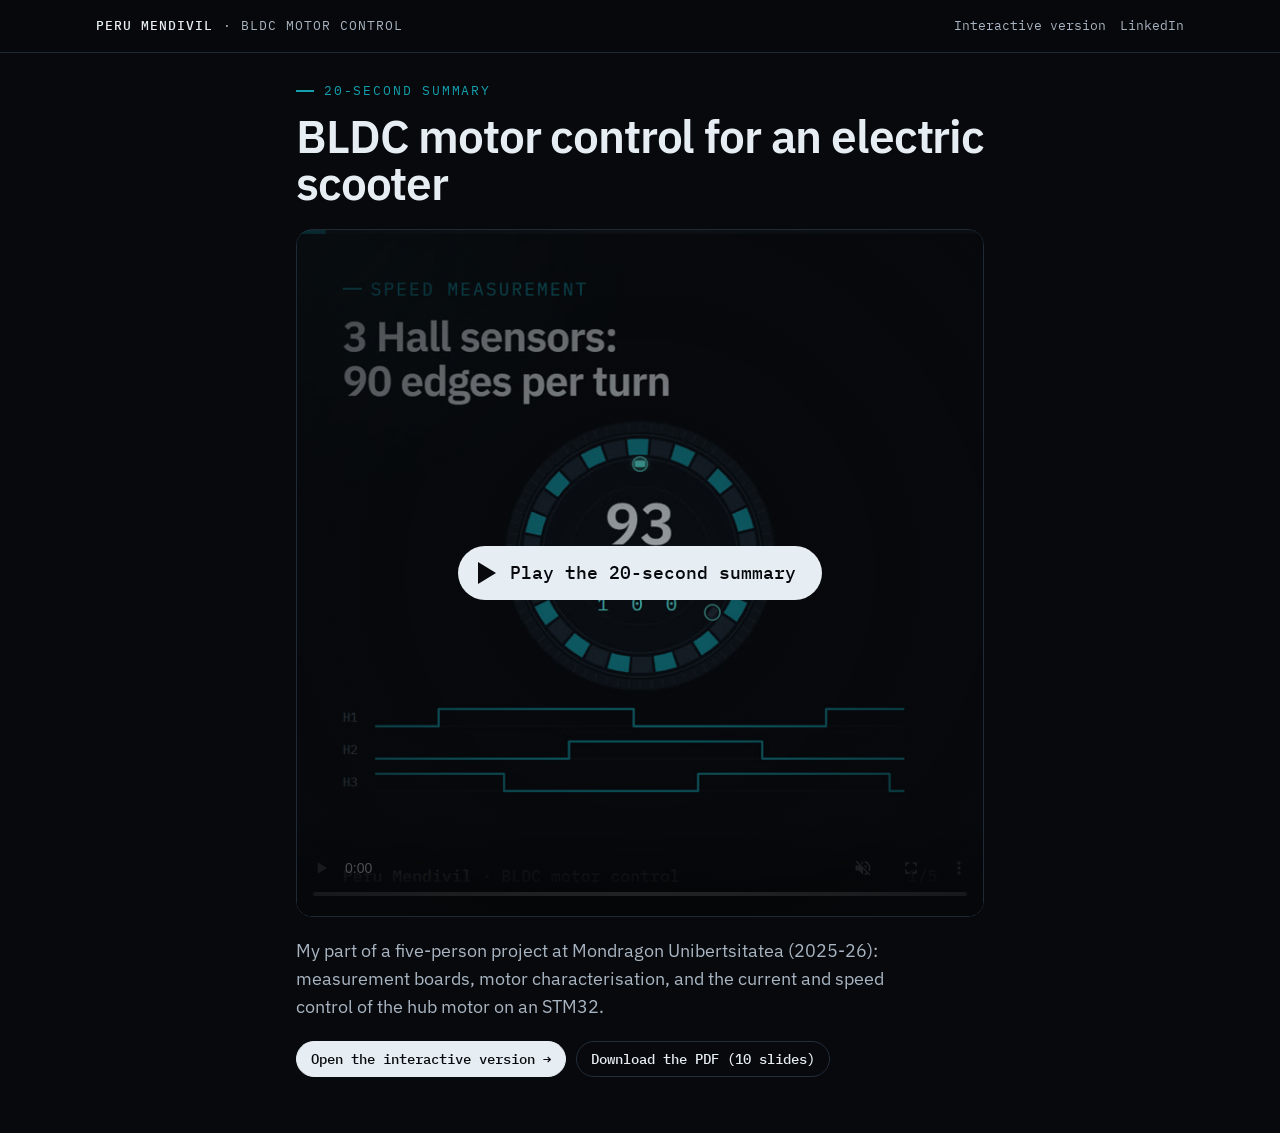
==== video/index.html @ 75b71fa4 "Dedicated video page for LinkedIn Featured LinkedIn rewrites links to the page's og:url, so ?video=1" ====
<!doctype html>
<html lang="en">
<head>
<meta charset="utf-8">
<meta name="viewport" content="width=device-width, initial-scale=1">
<title>BLDC Motor Control · 20-second summary · Peru Mendivil</title>
<meta name="description" content="20-second summary of the current and speed control of an electric scooter's BLDC hub motor on an STM32, with a link to the interactive version.">
<meta name="author" content="Peru Mendivil">
<meta property="og:type" content="video.other">
<meta property="og:title" content="BLDC motor control: 20-second summary">
<meta property="og:description" content="Current and speed control of an electric scooter's hub motor on an STM32. Video summary and interactive version with the measured motor parameters.">
<meta property="og:url" content="https://perumendibil.github.io/bldc-drive/video/">
<meta property="og:image" content="https://perumendibil.github.io/bldc-drive/media/video-card.png">
<meta property="og:image:width" content="1200">
<meta property="og:image:height" content="627">
<meta property="og:image:alt" content="Drawing of the hub motor with the title BLDC motor control and a 20-second summary play button">
<meta name="twitter:card" content="summary_large_image">
<meta name="theme-color" content="#07090c">
<link rel="icon" href="data:image/svg+xml,%3Csvg xmlns='http://www.w3.org/2000/svg' viewBox='0 0 32 32'%3E%3Crect width='32' height='32' rx='7' fill='%2307090c'/%3E%3Cpath d='M5 24h5c3 0 3-15 8-15h9' fill='none' stroke='%235ef2e4' stroke-width='3' stroke-linecap='round'/%3E%3C/svg%3E">
<link rel="preconnect" href="https://fonts.googleapis.com">
<link rel="preconnect" href="https://fonts.gstatic.com" crossorigin>
<link href="https://fonts.googleapis.com/css2?family=IBM+Plex+Mono:wght@400;500&family=IBM+Plex+Sans:wght@400;600&display=swap" rel="stylesheet">
<link rel="stylesheet" href="../style.css">
<style>
  .watch { padding: 28px 0 56px; }
  .watch .wrap { max-width: 720px; }
  .watch h1 { font-size: clamp(30px, 6.5vw, 46px); margin-top: 12px; }
  .player { position: relative; margin-top: 22px; border-radius: 16px; overflow: hidden; border: 1px solid var(--rule); background: var(--surface); aspect-ratio: 1 / 1; }
  .player video { width: 100%; height: 100%; display: block; object-fit: contain; background: var(--bg); }
  .play-big {
    position: absolute; inset: 0; display: grid; place-items: center; border: 0; cursor: pointer;
    background: radial-gradient(circle at center, #07090c55, #07090ccc); color: var(--ink);
  }
  .play-big span { display: inline-flex; align-items: center; gap: 14px; font: 500 18px/1 var(--mono); background: var(--ink); color: var(--bg); border-radius: 999px; padding: 16px 26px 16px 20px; }
  .play-big i { width: 0; height: 0; border-left: 18px solid var(--bg); border-top: 11px solid transparent; border-bottom: 11px solid transparent; }
  .watch .lede { margin-top: 20px; font-size: 18px; }
  .watch .hero-cta { margin-top: 20px; }
</style>
</head>
<body>

<header class="topbar">
  <div class="wrap">
    <div class="brand"><b>Peru Mendivil</b><span class="hide-sm"> · BLDC motor control</span></div>
    <nav class="toplinks" aria-label="Links">
      <a href="../">Interactive version</a>
      <a href="https://www.linkedin.com/in/perumendivil" rel="me">LinkedIn</a>
    </nav>
  </div>
</header>

<main class="watch">
  <div class="wrap">
    <div class="kicker">20-second summary</div>
    <h1>BLDC motor control for an electric scooter</h1>
    <div class="player">
      <video id="v" src="../media/teaser.mp4" poster="../media/teaser-poster.jpg" autoplay muted playsinline loop controls preload="auto"></video>
      <button class="play-big" id="play" type="button" hidden aria-label="Play the 20-second summary"><span><i></i>Play the 20-second summary</span></button>
    </div>
    <p class="lede">My part of a five-person project at Mondragon Unibertsitatea (2025-26): measurement boards, motor characterisation, and the current and speed control of the hub motor on an STM32.</p>
    <div class="hero-cta">
      <a class="btn primary" href="../">Open the interactive version →</a>
      <a class="btn" href="../media/BLDC-drive-control-Peru-Mendivil.pdf" download>Download the PDF (10 slides)</a>
    </div>
  </div>
</main>

<script>
  // Autoplay is muted, so most browsers allow it. In-app browsers (for example LinkedIn's)
  // may still block it: then a large play button is shown and one tap starts the video.
  (function () {
    var v = document.getElementById("v"), play = document.getElementById("play"), started = false;
    v.muted = true;
    v.addEventListener("playing", function () { started = true; play.hidden = true; });
    function attempt() {
      var p = v.play();
      if (p && p.catch) p.catch(function () { if (!started) play.hidden = false; });
    }
    play.addEventListener("click", function () { play.hidden = true; attempt(); });
    attempt();
    setTimeout(function () { if (!started && v.paused) play.hidden = false; }, 2500);
  })();
</script>
</body>
</html>
---- style.css ----
:root {
  color-scheme: dark;
  --bg: #07090c;
  --surface: #0e141b;
  --surface-2: #121a23;
  --grid: #18212b;
  --grid-major: #222e3b;
  --rule: #1f2a36;
  --ink: #e6edf3;
  --ink-2: #a9b5c2;
  --muted: #708090;
  /* data colours: validated (dataviz, dark, surface #0e141b) */
  --measured: #139fae;
  --reference: #c2821c;
  /* decoration only (rotor, glow), never a data series */
  --phosphor: #5ef2e4;
  --alert: #e5484d;
  --good: #3fb37f;
  --warn: #d9a23a;
  --radius: 14px;
  --gutter: 16px;
  --sans: "IBM Plex Sans", system-ui, -apple-system, "Segoe UI", sans-serif;
  --mono: "IBM Plex Mono", ui-monospace, "Cascadia Mono", Consolas, monospace;
}

* { box-sizing: border-box; margin: 0; padding: 0; }
html { -webkit-text-size-adjust: 100%; scroll-behavior: smooth; }
body {
  background: var(--bg);
  color: var(--ink);
  font-family: var(--sans);
  font-size: 17px;
  line-height: 1.55;
  overflow-x: hidden;
}
img, svg, video { display: block; max-width: 100%; }
[hidden] { display: none !important; }
a { color: var(--ink); text-underline-offset: 3px; text-decoration-color: var(--measured); }
a:hover { color: var(--phosphor); }
:focus-visible { outline: 2px solid var(--phosphor); outline-offset: 3px; border-radius: 4px; }

.wrap { width: min(1120px, 100%); margin: 0 auto; padding: 0 var(--gutter); }

/* ---------- top bar ---------- */
.topbar {
  position: sticky; top: 0; z-index: 20;
  background: color-mix(in srgb, var(--bg) 86%, transparent);
  backdrop-filter: blur(8px);
  border-bottom: 1px solid var(--rule);
}
.topbar .wrap { display: flex; align-items: center; justify-content: space-between; gap: 12px; height: 52px; }
.brand { font-family: var(--mono); font-size: 13px; letter-spacing: .08em; text-transform: uppercase; color: var(--ink-2); white-space: nowrap; }
.brand b { color: var(--ink); font-weight: 500; }
.toplinks { display: flex; gap: 14px; font-family: var(--mono); font-size: 13px; white-space: nowrap; }
@media (max-width: 420px) { .hide-sm { display: none; } }
.toplinks a { text-decoration: none; color: var(--ink-2); }
.toplinks a:hover { color: var(--ink); }

/* ---------- type ---------- */
.kicker {
  font-family: var(--mono); font-size: 13px; letter-spacing: .14em; text-transform: uppercase;
  color: var(--measured); display: flex; align-items: center; gap: 10px;
}
.kicker::before { content: ""; width: 18px; height: 2px; background: currentColor; }
h1 { font-size: clamp(40px, 9vw, 76px); line-height: 1.02; letter-spacing: -.025em; font-weight: 600; }
h2 { font-size: clamp(30px, 6vw, 46px); line-height: 1.08; letter-spacing: -.02em; font-weight: 600; margin-top: 12px; }
h3 { font-size: 19px; font-weight: 600; }
.lede { font-size: clamp(18px, 2.4vw, 21px); color: var(--ink-2); max-width: 36em; }
p + p { margin-top: 14px; }
.prose h2 + p { margin-top: 18px; }
.prose p { color: var(--ink-2); }
.prose strong { color: var(--ink); font-weight: 600; }
.mono { font-family: var(--mono); }
.eq {
  font-family: var(--mono); font-size: 15px; color: var(--ink);
  background: var(--surface); border: 1px solid var(--rule); border-radius: 10px;
  padding: 12px 14px; margin-top: 16px; display: flex; flex-wrap: wrap; gap: 4px 14px;
}
.eq span { white-space: nowrap; }
.eq .dim { color: var(--muted); }

/* ---------- sections ---------- */
section { padding: 88px 0; border-top: 1px solid var(--rule); }
.split { display: grid; gap: 28px; }
@media (min-width: 920px) {
  .split { grid-template-columns: minmax(0, 5fr) minmax(0, 7fr); gap: 48px; align-items: start; }
  .split .prose { position: sticky; top: 84px; }
}

/* ---------- hero ---------- */
.hero { padding: clamp(32px, 6vw, 64px) 0 72px; border-top: 0; position: relative; overflow: hidden; }
.hero-grid { display: grid; gap: 24px; grid-template-areas: "head" "inst" "body"; }
.hero-head { grid-area: head; }
.hero-inst { grid-area: inst; }
.hero-body { grid-area: body; }
@media (min-width: 920px) {
  .hero-grid { grid-template-columns: minmax(0, 5fr) minmax(0, 7fr); grid-template-areas: "head inst" "body inst"; column-gap: 48px; row-gap: 0; }
  .hero-head { align-self: end; }
  .hero-body { align-self: start; }
}
.hero .lede { margin-top: 18px; }
.hero-cta { display: flex; flex-wrap: wrap; gap: 10px; margin-top: 26px; }
.chips { display: flex; flex-wrap: wrap; gap: 8px; margin-top: 22px; }
.chip {
  font-family: var(--mono); font-size: 12.5px; color: var(--ink-2);
  border: 1px solid var(--rule); border-radius: 999px; padding: 4px 10px; background: var(--surface);
}

/* ---------- instrument (scope panel) ---------- */
.instrument {
  background: var(--surface);
  border: 1px solid var(--rule);
  border-radius: var(--radius);
  padding: 14px;
  position: relative;
  box-shadow: 0 0 0 1px #0004, 0 30px 60px -30px #000c;
}
.instrument + .instrument { margin-top: 16px; }
.inst-head { display: flex; align-items: baseline; justify-content: space-between; gap: 12px; margin-bottom: 8px; }
.inst-title { font-family: var(--mono); font-size: 12.5px; letter-spacing: .08em; text-transform: uppercase; color: var(--ink-2); }
.inst-note { font-family: var(--mono); font-size: 12px; color: var(--muted); text-align: right; }
.legend { display: flex; flex-wrap: wrap; gap: 14px; font-family: var(--mono); font-size: 12.5px; color: var(--ink-2); margin: 2px 0 6px; }
.legend span { display: inline-flex; align-items: center; gap: 7px; }
.legend i { width: 16px; height: 2px; border-radius: 2px; display: inline-block; }

/* readouts styled like scope measurement boxes */
.readouts { display: grid; grid-template-columns: repeat(auto-fit, minmax(118px, 1fr)); gap: 8px; margin-top: 12px; }
.readout { background: var(--bg); border: 1px solid var(--rule); border-radius: 10px; padding: 9px 11px; min-width: 0; }
.readout .k { font-family: var(--mono); font-size: 11.5px; letter-spacing: .06em; text-transform: uppercase; color: var(--muted); }
.readout .v { font-size: 22px; font-weight: 600; line-height: 1.2; margin-top: 2px; white-space: nowrap; }
.readout .v small { font-size: 14px; font-weight: 400; color: var(--ink-2); margin-left: 3px; }

.status { display: inline-flex; align-items: center; gap: 8px; font-family: var(--mono); font-size: 13px; padding: 6px 10px; border-radius: 8px; border: 1px solid var(--rule); background: var(--bg); margin-top: 12px; }
.status::before { content: ""; width: 8px; height: 8px; border-radius: 50%; background: var(--muted); flex: none; }
.status[data-level="good"]::before { background: var(--good); }
.status[data-level="warn"]::before { background: var(--warn); }
.status[data-level="bad"]::before { background: var(--alert); }

/* ---------- controls ---------- */
.controls { display: grid; gap: 14px; margin-top: 14px; }
.control label { display: flex; justify-content: space-between; gap: 10px; font-family: var(--mono); font-size: 13px; color: var(--ink-2); margin-bottom: 6px; }
.control label output { color: var(--ink); }
input[type="range"] {
  -webkit-appearance: none; appearance: none; width: 100%; height: 32px; background: transparent; cursor: pointer; touch-action: pan-y;
}
input[type="range"]::-webkit-slider-runnable-track { height: 4px; border-radius: 2px; background: linear-gradient(90deg, var(--measured) var(--fill, 50%), var(--grid-major) var(--fill, 50%)); }
input[type="range"]::-moz-range-track { height: 4px; border-radius: 2px; background: var(--grid-major); }
input[type="range"]::-moz-range-progress { height: 4px; border-radius: 2px; background: var(--measured); }
input[type="range"]::-webkit-slider-thumb {
  -webkit-appearance: none; width: 22px; height: 22px; margin-top: -9px; border-radius: 50%;
  background: var(--ink); border: 4px solid var(--surface); box-shadow: 0 0 0 1px var(--measured), 0 0 14px #5ef2e455;
}
input[type="range"]::-moz-range-thumb { width: 16px; height: 16px; border-radius: 50%; background: var(--ink); border: 4px solid var(--surface); box-shadow: 0 0 0 1px var(--measured); }

.btn {
  font: 500 14px/1 var(--mono); color: var(--ink); background: var(--bg);
  border: 1px solid var(--grid-major); border-radius: 999px; padding: 10px 14px; cursor: pointer;
  display: inline-flex; align-items: center; gap: 8px; text-decoration: none;
}
.btn:hover { border-color: var(--measured); color: var(--ink); }
.btn.primary { background: var(--ink); color: var(--bg); border-color: var(--ink); }
.btn.primary:hover { background: var(--phosphor); border-color: var(--phosphor); color: var(--bg); }
.btn[aria-pressed="true"] { border-color: var(--measured); box-shadow: inset 0 0 0 1px var(--measured); }
.btn-row { display: flex; flex-wrap: wrap; gap: 8px; align-items: center; }
.switch { display: inline-flex; align-items: center; gap: 10px; font-family: var(--mono); font-size: 13px; color: var(--ink-2); cursor: pointer; user-select: none; }
.switch input { appearance: none; width: 38px; height: 22px; border-radius: 999px; background: var(--grid-major); position: relative; cursor: pointer; flex: none; transition: background .2s; }
.switch input::after { content: ""; position: absolute; top: 3px; left: 3px; width: 16px; height: 16px; border-radius: 50%; background: var(--ink); transition: transform .2s; }
.switch input:checked { background: var(--measured); }
.switch input:checked::after { transform: translateX(16px); }

/* ---------- charts ---------- */
.chart { position: relative; width: 100%; touch-action: pan-y; }
.chart svg { overflow: visible; }
.chart .plot-hit { cursor: crosshair; }
.chart text { font-family: var(--mono); font-size: 11.5px; fill: var(--muted); }
.chart .axis-label { fill: var(--ink-2); }
.chart .ann { fill: var(--ink); font-size: 12.5px; }
.tip {
  position: absolute; pointer-events: none; z-index: 5; min-width: 120px;
  background: #05080bee; border: 1px solid var(--grid-major); border-radius: 8px; padding: 7px 9px;
  font-family: var(--mono); font-size: 12px; color: var(--ink-2); opacity: 0; transition: opacity .12s;
}
.tip.on { opacity: 1; }
.tip .row { display: flex; align-items: center; gap: 7px; white-space: nowrap; }
.tip .row b { color: var(--ink); font-weight: 500; font-size: 13px; }
.tip .key { width: 12px; height: 2px; border-radius: 2px; flex: none; }
.tip .x { color: var(--muted); margin-bottom: 3px; }

details.values { margin-top: 10px; font-family: var(--mono); font-size: 12.5px; color: var(--ink-2); }
details.values summary { cursor: pointer; color: var(--muted); list-style: none; }
details.values summary::before { content: "+ "; }
details.values[open] summary::before { content: "− "; }
details.values table { border-collapse: collapse; margin-top: 8px; width: 100%; }
details.values th, details.values td { text-align: right; padding: 3px 8px; border-bottom: 1px solid var(--rule); font-variant-numeric: tabular-nums; }
details.values th:first-child, details.values td:first-child { text-align: left; }

/* ---------- rotor ---------- */
.rotor-wrap { position: relative; max-width: 520px; margin: 0 auto; }
.rotor-readout { position: absolute; inset: 0; display: grid; place-items: center; pointer-events: none; text-align: center; }
.rotor-readout .big { font-size: clamp(30px, 7vw, 44px); font-weight: 600; line-height: 1; }
.rotor-readout .unit { font-family: var(--mono); font-size: 12px; letter-spacing: .1em; color: var(--ink-2); text-transform: uppercase; margin-top: 4px; }
.rotor-readout .code { font-family: var(--mono); font-size: 15px; color: var(--phosphor); margin-top: 10px; letter-spacing: .3em; }
.logic { margin-top: 10px; }

/* ---------- block diagram ---------- */
.diagram text { font-family: var(--mono); font-size: 15px; fill: var(--ink); }
.diagram .sub { font-size: 12px; fill: var(--ink-2); }
.diagram .box { fill: var(--bg); stroke: var(--grid-major); stroke-width: 1.5; }
.diagram .box.mine { stroke: var(--measured); }
.diagram .wire { fill: none; stroke: var(--grid-major); stroke-width: 1.5; }
.diagram .flow { fill: none; stroke: var(--phosphor); stroke-width: 2; stroke-linecap: round; stroke-dasharray: 10 30; animation: flow 1.4s linear infinite; opacity: .9; }
.diagram .arrow { fill: var(--ink-2); }
.diagram .flow.fb { stroke: var(--reference); animation-duration: 2.2s; }
@keyframes flow { to { stroke-dashoffset: -40; } }

/* ---------- tiles ---------- */
.tiles { display: grid; grid-template-columns: repeat(auto-fit, minmax(140px, 1fr)); gap: 10px; margin-top: 18px; }
.tile { background: var(--surface); border: 1px solid var(--rule); border-radius: 12px; padding: 12px 14px; }
.tile .k { font-family: var(--mono); font-size: 11.5px; color: var(--muted); letter-spacing: .06em; text-transform: uppercase; }
.tile .v { font-size: 24px; font-weight: 600; margin-top: 2px; }
.tile .v small { font-size: 14px; font-weight: 400; color: var(--ink-2); margin-left: 3px; }
.tile .s { font-size: 13px; color: var(--muted); margin-top: 2px; }

figure.evidence { margin-top: 16px; }
figure.evidence img { border-radius: 10px; border: 1px solid var(--rule); width: 100%; }
figure.evidence figcaption { font-family: var(--mono); font-size: 12.5px; color: var(--muted); margin-top: 8px; }

.media-slot[hidden] { display: none; }

/* ---------- closing ---------- */
.closing { text-align: left; }
.closing .card {
  background: radial-gradient(120% 140% at 0% 0%, #0f2a2e 0%, var(--surface) 46%);
  border: 1px solid var(--rule); border-radius: 18px; padding: clamp(22px, 5vw, 44px);
}
.closing h2 { max-width: 18em; }
.foot { padding: 28px 0 48px; border-top: 1px solid var(--rule); font-family: var(--mono); font-size: 12.5px; color: var(--muted); }
.foot p + p { margin-top: 6px; }


@media (prefers-reduced-motion: reduce) {
  html { scroll-behavior: auto; }
  .diagram .flow { animation: none; stroke-dasharray: none; opacity: .35; }
}
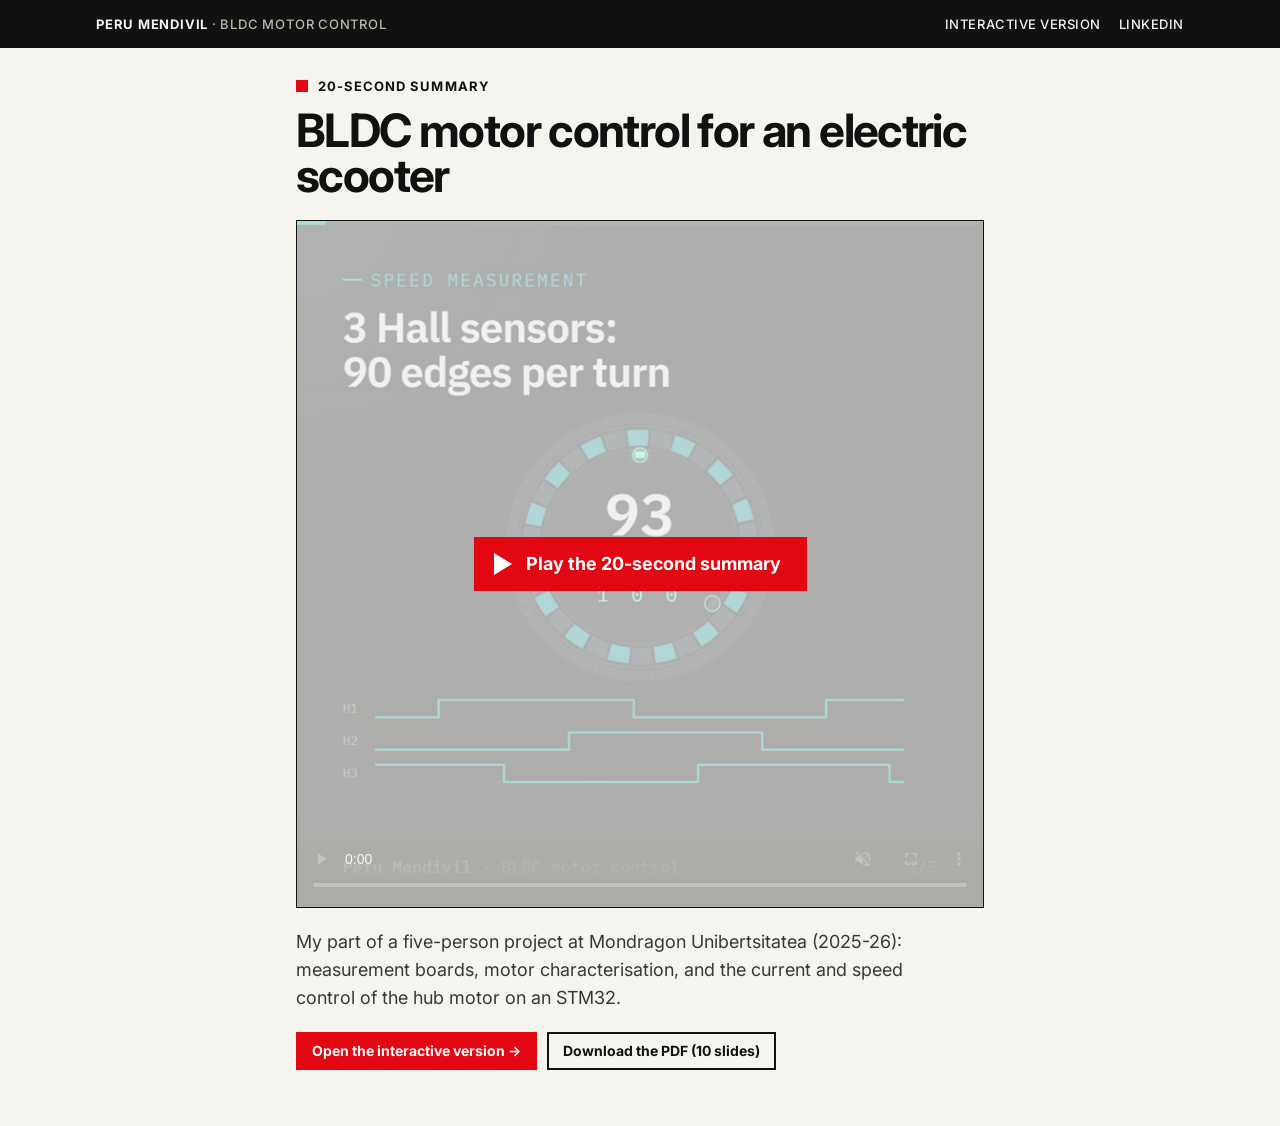
==== commit 0cb299fc: "Estilo suizo en la web y en la página del vídeo Fondo hueso, negro y rojo como único acento, letra I" ====
--- a/video/index.html
+++ b/video/index.html
@@ -15,24 +15,24 @@
 <meta property="og:image:height" content="627">
 <meta property="og:image:alt" content="Drawing of the hub motor with the title BLDC motor control and a 20-second summary play button">
 <meta name="twitter:card" content="summary_large_image">
-<meta name="theme-color" content="#07090c">
-<link rel="icon" href="data:image/svg+xml,%3Csvg xmlns='http://www.w3.org/2000/svg' viewBox='0 0 32 32'%3E%3Crect width='32' height='32' rx='7' fill='%2307090c'/%3E%3Cpath d='M5 24h5c3 0 3-15 8-15h9' fill='none' stroke='%235ef2e4' stroke-width='3' stroke-linecap='round'/%3E%3C/svg%3E">
+<meta name="theme-color" content="#111111">
+<link rel="icon" href="data:image/svg+xml,%3Csvg xmlns='http://www.w3.org/2000/svg' viewBox='0 0 32 32'%3E%3Crect width='32' height='32' fill='%23111111'/%3E%3Cpath d='M5 24h5c3 0 3-15 8-15h9' fill='none' stroke='%23e30613' stroke-width='3.5'/%3E%3C/svg%3E">
 <link rel="preconnect" href="https://fonts.googleapis.com">
 <link rel="preconnect" href="https://fonts.gstatic.com" crossorigin>
-<link href="https://fonts.googleapis.com/css2?family=IBM+Plex+Mono:wght@400;500&family=IBM+Plex+Sans:wght@400;600&display=swap" rel="stylesheet">
-<link rel="stylesheet" href="../style.css">
+<link href="https://fonts.googleapis.com/css2?family=Inter:wght@400;500;700&display=swap" rel="stylesheet">
+<link rel="stylesheet" href="../style.css?v=5">
 <style>
   .watch { padding: 28px 0 56px; }
   .watch .wrap { max-width: 720px; }
   .watch h1 { font-size: clamp(30px, 6.5vw, 46px); margin-top: 12px; }
-  .player { position: relative; margin-top: 22px; border-radius: 16px; overflow: hidden; border: 1px solid var(--rule); background: var(--surface); aspect-ratio: 1 / 1; }
+  .player { position: relative; margin-top: 22px; overflow: hidden; border: 1px solid var(--ink); background: var(--surface); aspect-ratio: 1 / 1; }
   .player video { width: 100%; height: 100%; display: block; object-fit: contain; background: var(--bg); }
   .play-big {
     position: absolute; inset: 0; display: grid; place-items: center; border: 0; cursor: pointer;
-    background: radial-gradient(circle at center, #07090c55, #07090ccc); color: var(--ink);
+    background: #f5f4efb3; color: var(--ink);
   }
-  .play-big span { display: inline-flex; align-items: center; gap: 14px; font: 500 18px/1 var(--mono); background: var(--ink); color: var(--bg); border-radius: 999px; padding: 16px 26px 16px 20px; }
-  .play-big i { width: 0; height: 0; border-left: 18px solid var(--bg); border-top: 11px solid transparent; border-bottom: 11px solid transparent; }
+  .play-big span { display: inline-flex; align-items: center; gap: 14px; font: 700 18px/1 var(--sans); background: var(--accent); color: #fff; padding: 16px 26px 16px 20px; }
+  .play-big i { width: 0; height: 0; border-left: 18px solid #fff; border-top: 11px solid transparent; border-bottom: 11px solid transparent; }
   .watch .lede { margin-top: 20px; font-size: 18px; }
   .watch .hero-cta { margin-top: 20px; }
 </style>
--- a/style.css
+++ b/style.css
@@ -1,26 +1,28 @@
 :root {
-  color-scheme: dark;
-  --bg: #07090c;
-  --surface: #0e141b;
-  --surface-2: #121a23;
-  --grid: #18212b;
-  --grid-major: #222e3b;
-  --rule: #1f2a36;
-  --ink: #e6edf3;
-  --ink-2: #a9b5c2;
-  --muted: #708090;
-  /* data colours: validated (dataviz, dark, surface #0e141b) */
-  --measured: #139fae;
-  --reference: #c2821c;
-  /* decoration only (rotor, glow), never a data series */
-  --phosphor: #5ef2e4;
-  --alert: #e5484d;
-  --good: #3fb37f;
-  --warn: #d9a23a;
-  --radius: 14px;
+  color-scheme: light;
+  --bg: #f5f4ef;
+  --surface: #f5f4ef;
+  --surface-2: #ebe9e2;
+  --grid: #e3e0d7;
+  --grid-major: #bdb8ad;
+  --hair: #d3cfc5;
+  --rule: #111111;
+  --ink: #111111;
+  --ink-2: #3a3835;
+  --muted: #6b675f;
+  /* data colours: red = measured / designed, black = reference, grey = comparison */
+  --measured: #e30613;
+  --reference: #111111;
+  /* decoration only (rotor, active sensors, signal flow) */
+  --phosphor: #e30613;
+  --accent: #e30613;
+  --alert: #111111;
+  --good: #111111;
+  --warn: #e30613;
+  --radius: 0;
   --gutter: 16px;
-  --sans: "IBM Plex Sans", system-ui, -apple-system, "Segoe UI", sans-serif;
-  --mono: "IBM Plex Mono", ui-monospace, "Cascadia Mono", Consolas, monospace;
+  --sans: "Inter", "Helvetica Neue", Helvetica, Arial, sans-serif;
+  --mono: var(--sans);
 }
 
 * { box-sizing: border-box; margin: 0; padding: 0; }
@@ -33,62 +35,66 @@
   line-height: 1.55;
   overflow-x: hidden;
 }
+/* tabular figures only where numbers change (Inter also widens the hyphen under tnum) */
+.readout .v, .tile .v, .rotor-readout .big, .control output, .chart text, .tip, .eq { font-variant-numeric: tabular-nums; }
 img, svg, video { display: block; max-width: 100%; }
 [hidden] { display: none !important; }
-a { color: var(--ink); text-underline-offset: 3px; text-decoration-color: var(--measured); }
-a:hover { color: var(--phosphor); }
-:focus-visible { outline: 2px solid var(--phosphor); outline-offset: 3px; border-radius: 4px; }
+a { color: var(--ink); text-underline-offset: 3px; text-decoration-color: var(--accent); text-decoration-thickness: 2px; }
+a:hover { color: var(--accent); }
+:focus-visible { outline: 2px solid var(--accent); outline-offset: 3px; }
 
 .wrap { width: min(1120px, 100%); margin: 0 auto; padding: 0 var(--gutter); }
 
 /* ---------- top bar ---------- */
-.topbar {
-  position: sticky; top: 0; z-index: 20;
-  background: color-mix(in srgb, var(--bg) 86%, transparent);
-  backdrop-filter: blur(8px);
-  border-bottom: 1px solid var(--rule);
-}
-.topbar .wrap { display: flex; align-items: center; justify-content: space-between; gap: 12px; height: 52px; }
-.brand { font-family: var(--mono); font-size: 13px; letter-spacing: .08em; text-transform: uppercase; color: var(--ink-2); white-space: nowrap; }
-.brand b { color: var(--ink); font-weight: 500; }
-.toplinks { display: flex; gap: 14px; font-family: var(--mono); font-size: 13px; white-space: nowrap; }
+.topbar { position: sticky; top: 0; z-index: 20; background: var(--ink); color: var(--bg); }
+.topbar .wrap { display: flex; align-items: center; justify-content: space-between; gap: 12px; height: 48px; }
+.brand { font-size: 13px; font-weight: 500; letter-spacing: .06em; text-transform: uppercase; color: #bdb8ad; white-space: nowrap; }
+.brand b { color: var(--bg); font-weight: 700; }
+.toplinks { display: flex; gap: 18px; font-size: 13px; font-weight: 500; letter-spacing: .04em; text-transform: uppercase; white-space: nowrap; }
 @media (max-width: 420px) { .hide-sm { display: none; } }
-.toplinks a { text-decoration: none; color: var(--ink-2); }
-.toplinks a:hover { color: var(--ink); }
+.toplinks a { text-decoration: none; color: var(--bg); }
+.toplinks a:hover { color: var(--accent); }
 
 /* ---------- type ---------- */
 .kicker {
-  font-family: var(--mono); font-size: 13px; letter-spacing: .14em; text-transform: uppercase;
-  color: var(--measured); display: flex; align-items: center; gap: 10px;
-}
-.kicker::before { content: ""; width: 18px; height: 2px; background: currentColor; }
-h1 { font-size: clamp(40px, 9vw, 76px); line-height: 1.02; letter-spacing: -.025em; font-weight: 600; }
-h2 { font-size: clamp(30px, 6vw, 46px); line-height: 1.08; letter-spacing: -.02em; font-weight: 600; margin-top: 12px; }
-h3 { font-size: 19px; font-weight: 600; }
+  font-size: 13px; font-weight: 700; letter-spacing: .08em; text-transform: uppercase;
+  color: var(--ink); display: flex; align-items: center; gap: 10px;
+}
+.kicker::before { content: ""; width: 12px; height: 12px; background: var(--accent); flex: none; }
+h1 { font-size: clamp(44px, 9vw, 84px); line-height: .98; letter-spacing: -.035em; font-weight: 700; }
+h2 { font-size: clamp(32px, 6vw, 50px); line-height: 1.02; letter-spacing: -.03em; font-weight: 700; margin-top: 14px; }
+h3 { font-size: 19px; font-weight: 700; }
 .lede { font-size: clamp(18px, 2.4vw, 21px); color: var(--ink-2); max-width: 36em; }
 p + p { margin-top: 14px; }
-.prose h2 + p { margin-top: 18px; }
+.prose h2 + p { margin-top: 20px; }
 .prose p { color: var(--ink-2); }
-.prose strong { color: var(--ink); font-weight: 600; }
+.prose strong { color: var(--ink); font-weight: 700; }
 .mono { font-family: var(--mono); }
 .eq {
-  font-family: var(--mono); font-size: 15px; color: var(--ink);
-  background: var(--surface); border: 1px solid var(--rule); border-radius: 10px;
-  padding: 12px 14px; margin-top: 16px; display: flex; flex-wrap: wrap; gap: 4px 14px;
+  font-size: 15px; font-weight: 500; color: var(--ink);
+  border-top: 1px solid var(--rule); border-bottom: 1px solid var(--rule);
+  padding: 10px 0; margin-top: 18px; display: flex; flex-wrap: wrap; gap: 4px 18px;
 }
 .eq span { white-space: nowrap; }
 .eq .dim { color: var(--muted); }
 
-/* ---------- sections ---------- */
-section { padding: 88px 0; border-top: 1px solid var(--rule); }
+/* ---------- sections: thick rule on the grid, numbered panels ---------- */
+main { counter-reset: sec; }
+section { padding: 72px 0; counter-increment: sec; counter-reset: fig; }
+/* the rule is a background so it never becomes a grid item of .split */
+section > .wrap, .foot > .wrap {
+  background: linear-gradient(var(--rule), var(--rule)) var(--gutter) 0 / calc(100% - 2 * var(--gutter)) 4px no-repeat;
+  padding-top: 30px;
+}
 .split { display: grid; gap: 28px; }
 @media (min-width: 920px) {
   .split { grid-template-columns: minmax(0, 5fr) minmax(0, 7fr); gap: 48px; align-items: start; }
-  .split .prose { position: sticky; top: 84px; }
+  .split .prose { position: sticky; top: 76px; }
 }
 
 /* ---------- hero ---------- */
-.hero { padding: clamp(32px, 6vw, 64px) 0 72px; border-top: 0; position: relative; overflow: hidden; }
+.hero { padding: clamp(28px, 5vw, 56px) 0 64px; position: relative; counter-increment: none; }
+.hero > .wrap, .closing > .wrap { background: none; padding-top: 0; }
 .hero-grid { display: grid; gap: 24px; grid-template-areas: "head" "inst" "body"; }
 .hero-head { grid-area: head; }
 .hero-inst { grid-area: inst; }
@@ -102,139 +108,142 @@
 .hero-cta { display: flex; flex-wrap: wrap; gap: 10px; margin-top: 26px; }
 .chips { display: flex; flex-wrap: wrap; gap: 8px; margin-top: 22px; }
 .chip {
-  font-family: var(--mono); font-size: 12.5px; color: var(--ink-2);
-  border: 1px solid var(--rule); border-radius: 999px; padding: 4px 10px; background: var(--surface);
-}
-
-/* ---------- instrument (scope panel) ---------- */
-.instrument {
-  background: var(--surface);
-  border: 1px solid var(--rule);
-  border-radius: var(--radius);
-  padding: 14px;
-  position: relative;
-  box-shadow: 0 0 0 1px #0004, 0 30px 60px -30px #000c;
-}
-.instrument + .instrument { margin-top: 16px; }
-.inst-head { display: flex; align-items: baseline; justify-content: space-between; gap: 12px; margin-bottom: 8px; }
-.inst-title { font-family: var(--mono); font-size: 12.5px; letter-spacing: .08em; text-transform: uppercase; color: var(--ink-2); }
-.inst-note { font-family: var(--mono); font-size: 12px; color: var(--muted); text-align: right; }
-.legend { display: flex; flex-wrap: wrap; gap: 14px; font-family: var(--mono); font-size: 12.5px; color: var(--ink-2); margin: 2px 0 6px; }
+  font-size: 12px; font-weight: 500; letter-spacing: .04em; text-transform: uppercase; color: var(--ink);
+  border: 1px solid var(--rule); padding: 4px 9px;
+}
+
+/* ---------- instrument panel: black rule on top, no box ---------- */
+.instrument { border-top: 3px solid var(--rule); padding-top: 10px; position: relative; }
+.instrument + .instrument, figure.evidence + .instrument { margin-top: 36px; }
+.inst-head { display: flex; align-items: baseline; justify-content: space-between; gap: 12px; margin-bottom: 10px; }
+.inst-title { font-size: 13px; font-weight: 700; letter-spacing: .06em; text-transform: uppercase; color: var(--ink); }
+section:not(.hero) .instrument .inst-title::before {
+  counter-increment: fig; content: counter(sec, decimal-leading-zero) "." counter(fig); color: var(--accent); margin-right: 10px;
+}
+.inst-note { font-size: 12.5px; color: var(--muted); text-align: right; }
+.legend { display: flex; flex-wrap: wrap; gap: 16px; font-size: 13px; color: var(--ink-2); margin: 2px 0 6px; }
 .legend span { display: inline-flex; align-items: center; gap: 7px; }
-.legend i { width: 16px; height: 2px; border-radius: 2px; display: inline-block; }
-
-/* readouts styled like scope measurement boxes */
-.readouts { display: grid; grid-template-columns: repeat(auto-fit, minmax(118px, 1fr)); gap: 8px; margin-top: 12px; }
-.readout { background: var(--bg); border: 1px solid var(--rule); border-radius: 10px; padding: 9px 11px; min-width: 0; }
-.readout .k { font-family: var(--mono); font-size: 11.5px; letter-spacing: .06em; text-transform: uppercase; color: var(--muted); }
-.readout .v { font-size: 22px; font-weight: 600; line-height: 1.2; margin-top: 2px; white-space: nowrap; }
-.readout .v small { font-size: 14px; font-weight: 400; color: var(--ink-2); margin-left: 3px; }
-
-.status { display: inline-flex; align-items: center; gap: 8px; font-family: var(--mono); font-size: 13px; padding: 6px 10px; border-radius: 8px; border: 1px solid var(--rule); background: var(--bg); margin-top: 12px; }
-.status::before { content: ""; width: 8px; height: 8px; border-radius: 50%; background: var(--muted); flex: none; }
-.status[data-level="good"]::before { background: var(--good); }
-.status[data-level="warn"]::before { background: var(--warn); }
-.status[data-level="bad"]::before { background: var(--alert); }
+.legend i { width: 18px; height: 3px; display: inline-block; }
+
+/* readouts: figures under a hairline */
+.readouts { display: grid; grid-template-columns: repeat(auto-fit, minmax(118px, 1fr)); gap: 8px 16px; margin-top: 14px; }
+.readout { border-top: 1px solid var(--rule); padding: 7px 0 0; min-width: 0; }
+.readout .k { font-size: 11.5px; font-weight: 500; letter-spacing: .06em; text-transform: uppercase; color: var(--muted); }
+.readout .v { font-size: 26px; font-weight: 700; letter-spacing: -.02em; line-height: 1.15; margin-top: 2px; white-space: nowrap; }
+.readout .v small { font-size: 14px; font-weight: 500; letter-spacing: 0; color: var(--ink-2); margin-left: 3px; }
+
+.status { display: inline-flex; align-items: center; gap: 9px; font-size: 13px; font-weight: 500; margin-top: 14px; }
+.status::before { content: ""; width: 10px; height: 10px; background: var(--muted); flex: none; }
+.status[data-level="good"]::before { background: var(--ink); }
+.status[data-level="warn"]::before { background: transparent; box-shadow: inset 0 0 0 2px var(--accent); }
+.status[data-level="bad"]::before { background: var(--accent); }
+.status[data-level="bad"] { color: var(--accent); }
 
 /* ---------- controls ---------- */
-.controls { display: grid; gap: 14px; margin-top: 14px; }
-.control label { display: flex; justify-content: space-between; gap: 10px; font-family: var(--mono); font-size: 13px; color: var(--ink-2); margin-bottom: 6px; }
-.control label output { color: var(--ink); }
+.controls { display: grid; gap: 14px; margin-top: 16px; }
+.control label { display: flex; justify-content: space-between; gap: 10px; font-size: 13px; font-weight: 500; color: var(--ink-2); margin-bottom: 4px; }
+.control label output { color: var(--ink); font-weight: 700; }
 input[type="range"] {
   -webkit-appearance: none; appearance: none; width: 100%; height: 32px; background: transparent; cursor: pointer; touch-action: pan-y;
 }
-input[type="range"]::-webkit-slider-runnable-track { height: 4px; border-radius: 2px; background: linear-gradient(90deg, var(--measured) var(--fill, 50%), var(--grid-major) var(--fill, 50%)); }
-input[type="range"]::-moz-range-track { height: 4px; border-radius: 2px; background: var(--grid-major); }
-input[type="range"]::-moz-range-progress { height: 4px; border-radius: 2px; background: var(--measured); }
-input[type="range"]::-webkit-slider-thumb {
-  -webkit-appearance: none; width: 22px; height: 22px; margin-top: -9px; border-radius: 50%;
-  background: var(--ink); border: 4px solid var(--surface); box-shadow: 0 0 0 1px var(--measured), 0 0 14px #5ef2e455;
-}
-input[type="range"]::-moz-range-thumb { width: 16px; height: 16px; border-radius: 50%; background: var(--ink); border: 4px solid var(--surface); box-shadow: 0 0 0 1px var(--measured); }
+input[type="range"]::-webkit-slider-runnable-track { height: 3px; background: linear-gradient(90deg, var(--accent) var(--fill, 50%), var(--grid-major) var(--fill, 50%)); }
+input[type="range"]::-moz-range-track { height: 3px; background: var(--grid-major); }
+input[type="range"]::-moz-range-progress { height: 3px; background: var(--accent); }
+input[type="range"]::-webkit-slider-thumb { -webkit-appearance: none; width: 18px; height: 18px; margin-top: -7.5px; border-radius: 0; background: var(--ink); border: 0; }
+input[type="range"]::-moz-range-thumb { width: 18px; height: 18px; border-radius: 0; background: var(--ink); border: 0; }
 
 .btn {
-  font: 500 14px/1 var(--mono); color: var(--ink); background: var(--bg);
-  border: 1px solid var(--grid-major); border-radius: 999px; padding: 10px 14px; cursor: pointer;
+  font: 700 14px/1 var(--sans); color: var(--ink); background: transparent;
+  border: 2px solid var(--ink); border-radius: 0; padding: 10px 14px; cursor: pointer;
   display: inline-flex; align-items: center; gap: 8px; text-decoration: none;
 }
-.btn:hover { border-color: var(--measured); color: var(--ink); }
-.btn.primary { background: var(--ink); color: var(--bg); border-color: var(--ink); }
-.btn.primary:hover { background: var(--phosphor); border-color: var(--phosphor); color: var(--bg); }
-.btn[aria-pressed="true"] { border-color: var(--measured); box-shadow: inset 0 0 0 1px var(--measured); }
+.btn:hover { background: var(--ink); color: var(--bg); }
+.btn.primary { background: var(--accent); color: #fff; border-color: var(--accent); }
+.btn.primary:hover { background: var(--ink); border-color: var(--ink); color: var(--bg); }
+.btn[aria-pressed="true"] { background: var(--ink); color: var(--bg); }
 .btn-row { display: flex; flex-wrap: wrap; gap: 8px; align-items: center; }
-.switch { display: inline-flex; align-items: center; gap: 10px; font-family: var(--mono); font-size: 13px; color: var(--ink-2); cursor: pointer; user-select: none; }
-.switch input { appearance: none; width: 38px; height: 22px; border-radius: 999px; background: var(--grid-major); position: relative; cursor: pointer; flex: none; transition: background .2s; }
-.switch input::after { content: ""; position: absolute; top: 3px; left: 3px; width: 16px; height: 16px; border-radius: 50%; background: var(--ink); transition: transform .2s; }
-.switch input:checked { background: var(--measured); }
-.switch input:checked::after { transform: translateX(16px); }
+.switch { display: inline-flex; align-items: center; gap: 10px; font-size: 13px; color: var(--ink-2); cursor: pointer; user-select: none; }
+.switch input { appearance: none; width: 38px; height: 20px; background: var(--grid-major); position: relative; cursor: pointer; flex: none; transition: background .2s; }
+.switch input::after { content: ""; position: absolute; top: 3px; left: 3px; width: 14px; height: 14px; background: var(--bg); transition: transform .2s; }
+.switch input:checked { background: var(--ink); }
+.switch input:checked::after { transform: translateX(18px); }
 
 /* ---------- charts ---------- */
 .chart { position: relative; width: 100%; touch-action: pan-y; }
 .chart svg { overflow: visible; }
 .chart .plot-hit { cursor: crosshair; }
-.chart text { font-family: var(--mono); font-size: 11.5px; fill: var(--muted); }
-.chart .axis-label { fill: var(--ink-2); }
-.chart .ann { fill: var(--ink); font-size: 12.5px; }
+.chart text { font-family: var(--sans); font-size: 11.5px; fill: var(--muted); }
+.chart .axis-label { fill: var(--ink-2); font-weight: 500; }
+.chart .ann { fill: var(--ink); font-size: 12.5px; font-weight: 700; }
 .tip {
   position: absolute; pointer-events: none; z-index: 5; min-width: 120px;
-  background: #05080bee; border: 1px solid var(--grid-major); border-radius: 8px; padding: 7px 9px;
-  font-family: var(--mono); font-size: 12px; color: var(--ink-2); opacity: 0; transition: opacity .12s;
+  background: var(--bg); border: 1px solid var(--ink); padding: 7px 9px;
+  font-size: 12px; color: var(--ink-2); opacity: 0; transition: opacity .12s;
 }
 .tip.on { opacity: 1; }
 .tip .row { display: flex; align-items: center; gap: 7px; white-space: nowrap; }
-.tip .row b { color: var(--ink); font-weight: 500; font-size: 13px; }
-.tip .key { width: 12px; height: 2px; border-radius: 2px; flex: none; }
+.tip .row b { color: var(--ink); font-weight: 700; font-size: 13px; }
+.tip .key { width: 12px; height: 3px; flex: none; }
 .tip .x { color: var(--muted); margin-bottom: 3px; }
 
-details.values { margin-top: 10px; font-family: var(--mono); font-size: 12.5px; color: var(--ink-2); }
-details.values summary { cursor: pointer; color: var(--muted); list-style: none; }
-details.values summary::before { content: "+ "; }
+details.values { margin-top: 12px; font-size: 12.5px; color: var(--ink-2); }
+details.values summary { cursor: pointer; color: var(--ink); font-weight: 700; text-transform: uppercase; letter-spacing: .06em; list-style: none; }
+details.values summary::before { content: "+ "; color: var(--accent); }
 details.values[open] summary::before { content: "− "; }
 details.values table { border-collapse: collapse; margin-top: 8px; width: 100%; }
-details.values th, details.values td { text-align: right; padding: 3px 8px; border-bottom: 1px solid var(--rule); font-variant-numeric: tabular-nums; }
+details.values th, details.values td { text-align: right; padding: 3px 8px; border-bottom: 1px solid var(--hair); font-variant-numeric: tabular-nums; }
+details.values th { border-bottom-color: var(--rule); }
 details.values th:first-child, details.values td:first-child { text-align: left; }
 
 /* ---------- rotor ---------- */
 .rotor-wrap { position: relative; max-width: 520px; margin: 0 auto; }
 .rotor-readout { position: absolute; inset: 0; display: grid; place-items: center; pointer-events: none; text-align: center; }
-.rotor-readout .big { font-size: clamp(30px, 7vw, 44px); font-weight: 600; line-height: 1; }
-.rotor-readout .unit { font-family: var(--mono); font-size: 12px; letter-spacing: .1em; color: var(--ink-2); text-transform: uppercase; margin-top: 4px; }
-.rotor-readout .code { font-family: var(--mono); font-size: 15px; color: var(--phosphor); margin-top: 10px; letter-spacing: .3em; }
+.rotor-readout .big { font-size: clamp(34px, 7vw, 52px); font-weight: 700; letter-spacing: -.03em; line-height: 1; }
+.rotor-readout .unit { font-size: 12px; font-weight: 700; letter-spacing: .1em; color: var(--muted); text-transform: uppercase; margin-top: 4px; }
+.rotor-readout .code { font-size: 15px; font-weight: 700; color: var(--accent); margin-top: 10px; letter-spacing: .3em; }
 .logic { margin-top: 10px; }
 
 /* ---------- block diagram ---------- */
-.diagram text { font-family: var(--mono); font-size: 15px; fill: var(--ink); }
-.diagram .sub { font-size: 12px; fill: var(--ink-2); }
-.diagram .box { fill: var(--bg); stroke: var(--grid-major); stroke-width: 1.5; }
-.diagram .box.mine { stroke: var(--measured); }
-.diagram .wire { fill: none; stroke: var(--grid-major); stroke-width: 1.5; }
-.diagram .flow { fill: none; stroke: var(--phosphor); stroke-width: 2; stroke-linecap: round; stroke-dasharray: 10 30; animation: flow 1.4s linear infinite; opacity: .9; }
-.diagram .arrow { fill: var(--ink-2); }
-.diagram .flow.fb { stroke: var(--reference); animation-duration: 2.2s; }
+.diagram text { font-family: var(--sans); font-size: 15px; font-weight: 700; fill: var(--ink); }
+.diagram .sub { font-size: 12px; font-weight: 400; fill: var(--ink-2); }
+.diagram .box { fill: var(--bg); stroke: var(--ink); stroke-width: 1.5; }
+.diagram .box.mine { stroke: var(--accent); stroke-width: 2.5; }
+.diagram .wire { fill: none; stroke: var(--ink); stroke-width: 1.5; }
+.diagram .flow { fill: none; stroke: var(--accent); stroke-width: 2.5; stroke-dasharray: 10 30; animation: flow 1.4s linear infinite; }
+.diagram .arrow { fill: var(--ink); }
+.diagram .flow.fb { stroke: var(--ink); animation-duration: 2.2s; }
 @keyframes flow { to { stroke-dashoffset: -40; } }
 
 /* ---------- tiles ---------- */
-.tiles { display: grid; grid-template-columns: repeat(auto-fit, minmax(140px, 1fr)); gap: 10px; margin-top: 18px; }
-.tile { background: var(--surface); border: 1px solid var(--rule); border-radius: 12px; padding: 12px 14px; }
-.tile .k { font-family: var(--mono); font-size: 11.5px; color: var(--muted); letter-spacing: .06em; text-transform: uppercase; }
-.tile .v { font-size: 24px; font-weight: 600; margin-top: 2px; }
-.tile .v small { font-size: 14px; font-weight: 400; color: var(--ink-2); margin-left: 3px; }
+.tiles { display: grid; grid-template-columns: repeat(auto-fit, minmax(140px, 1fr)); gap: 14px 16px; margin-top: 28px; }
+.tile { border-top: 1px solid var(--rule); padding-top: 7px; }
+.tile .k { font-size: 11.5px; font-weight: 500; color: var(--muted); letter-spacing: .06em; text-transform: uppercase; }
+.tile .v { font-size: 28px; font-weight: 700; letter-spacing: -.02em; margin-top: 2px; }
+.tile .v small { font-size: 14px; font-weight: 500; letter-spacing: 0; color: var(--ink-2); margin-left: 3px; }
 .tile .s { font-size: 13px; color: var(--muted); margin-top: 2px; }
 
-figure.evidence { margin-top: 16px; }
-figure.evidence img { border-radius: 10px; border: 1px solid var(--rule); width: 100%; }
-figure.evidence figcaption { font-family: var(--mono); font-size: 12.5px; color: var(--muted); margin-top: 8px; }
+/* ---------- figures: thin black frame, numbered caption ---------- */
+figure.evidence { margin-top: 28px; }
+figure.evidence img, figure.evidence video { width: 100%; height: auto; border: 1px solid var(--ink); background: #fff; }
+figure.evidence figcaption { font-size: 13px; color: var(--ink-2); margin-top: 8px; }
+section:not(.hero) figure.evidence figcaption::before {
+  counter-increment: fig; content: counter(sec, decimal-leading-zero) "." counter(fig); color: var(--accent); font-weight: 700; margin-right: 10px;
+}
 
 .media-slot[hidden] { display: none; }
 
-/* ---------- closing ---------- */
+/* ---------- closing: black block ---------- */
 .closing { text-align: left; }
-.closing .card {
-  background: radial-gradient(120% 140% at 0% 0%, #0f2a2e 0%, var(--surface) 46%);
-  border: 1px solid var(--rule); border-radius: 18px; padding: clamp(22px, 5vw, 44px);
-}
+.closing .card { background: var(--ink); color: var(--bg); padding: clamp(24px, 5vw, 48px); }
+.closing .kicker { color: var(--bg); }
+.closing .lede { color: #d3cfc5; }
 .closing h2 { max-width: 18em; }
-.foot { padding: 28px 0 48px; border-top: 1px solid var(--rule); font-family: var(--mono); font-size: 12.5px; color: var(--muted); }
+.closing .btn { color: var(--bg); border-color: var(--bg); }
+.closing .btn:hover { background: var(--bg); color: var(--ink); }
+.closing .btn.primary { color: #fff; border-color: var(--accent); }
+.closing .btn.primary:hover { background: var(--bg); border-color: var(--bg); color: var(--ink); }
+.closing a:focus-visible { outline-color: var(--bg); }
+.foot { padding: 0 0 48px; font-size: 12.5px; color: var(--muted); }
 .foot p + p { margin-top: 6px; }
 
 
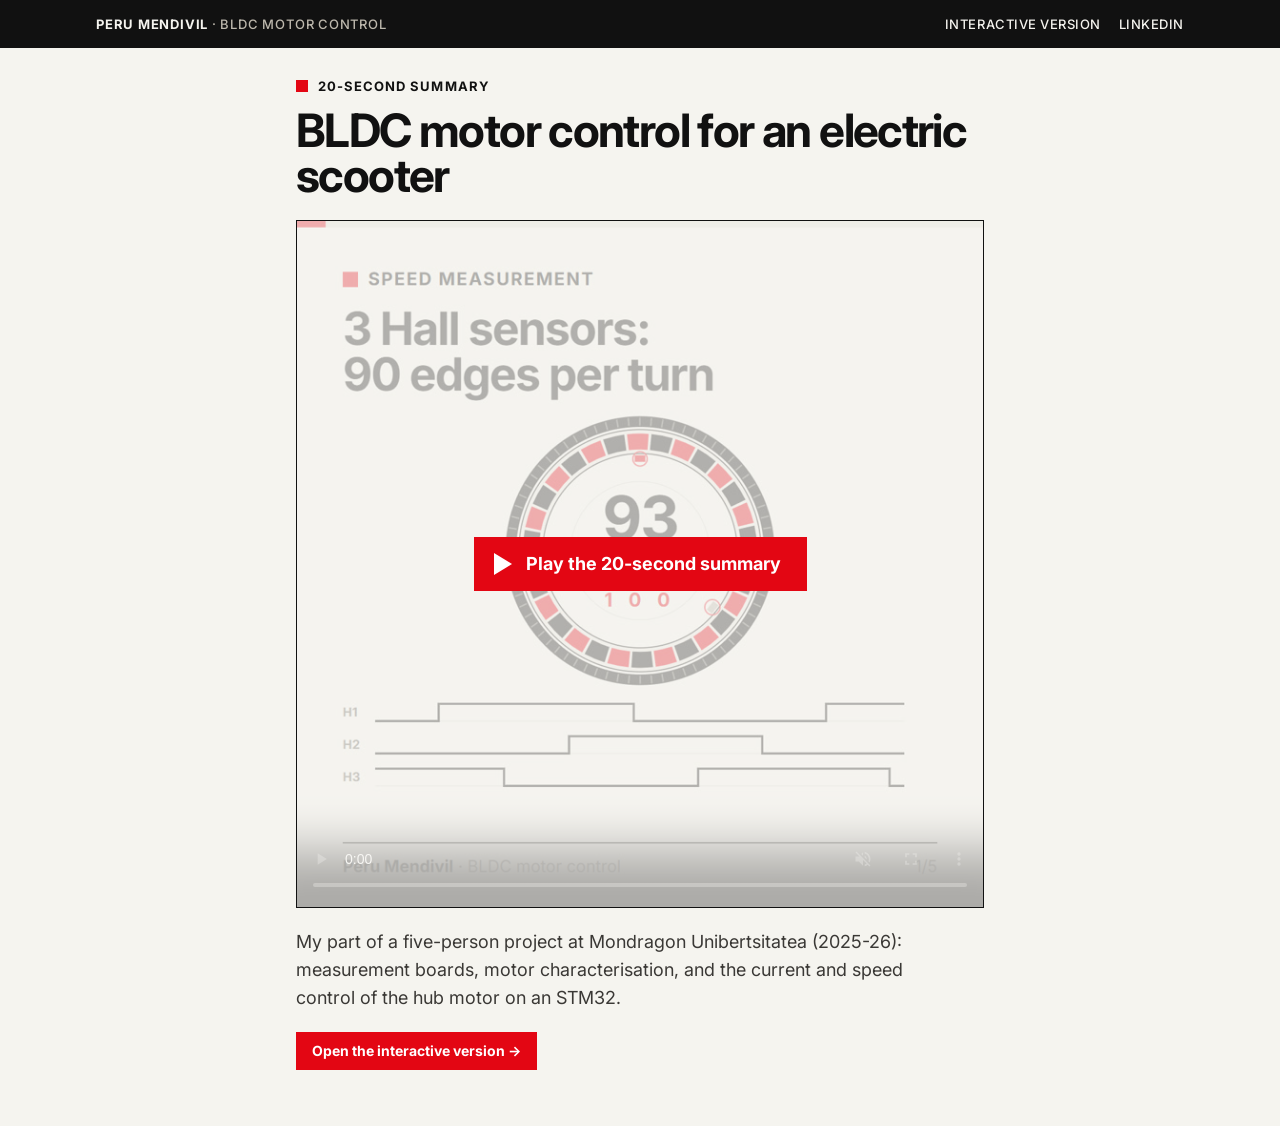
==== commit 797201bc: "Quita el PDF del carrusel de la web Seguía con el estilo oscuro antiguo. Se borran el archivo y los " ====
--- a/video/index.html
+++ b/video/index.html
@@ -60,7 +60,6 @@
     <p class="lede">My part of a five-person project at Mondragon Unibertsitatea (2025-26): measurement boards, motor characterisation, and the current and speed control of the hub motor on an STM32.</p>
     <div class="hero-cta">
       <a class="btn primary" href="../">Open the interactive version →</a>
-      <a class="btn" href="../media/BLDC-drive-control-Peru-Mendivil.pdf" download>Download the PDF (10 slides)</a>
     </div>
   </div>
 </main>
--- a/style.css
+++ b/style.css
@@ -36,7 +36,7 @@
   overflow-x: hidden;
 }
 /* tabular figures only where numbers change (Inter also widens the hyphen under tnum) */
-.readout .v, .tile .v, .rotor-readout .big, .control output, .chart text, .tip, .eq { font-variant-numeric: tabular-nums; }
+.readout .v, .tile .v, .rotor-readout .big, .control output, .tip { font-variant-numeric: tabular-nums; }
 img, svg, video { display: block; max-width: 100%; }
 [hidden] { display: none !important; }
 a { color: var(--ink); text-underline-offset: 3px; text-decoration-color: var(--accent); text-decoration-thickness: 2px; }
@@ -108,7 +108,7 @@
 .hero-cta { display: flex; flex-wrap: wrap; gap: 10px; margin-top: 26px; }
 .chips { display: flex; flex-wrap: wrap; gap: 8px; margin-top: 22px; }
 .chip {
-  font-size: 12px; font-weight: 500; letter-spacing: .04em; text-transform: uppercase; color: var(--ink);
+  font-size: 12.5px; font-weight: 500; color: var(--ink);
   border: 1px solid var(--rule); padding: 4px 9px;
 }
 
@@ -128,7 +128,7 @@
 /* readouts: figures under a hairline */
 .readouts { display: grid; grid-template-columns: repeat(auto-fit, minmax(118px, 1fr)); gap: 8px 16px; margin-top: 14px; }
 .readout { border-top: 1px solid var(--rule); padding: 7px 0 0; min-width: 0; }
-.readout .k { font-size: 11.5px; font-weight: 500; letter-spacing: .06em; text-transform: uppercase; color: var(--muted); }
+.readout .k { font-size: 12.5px; font-weight: 500; color: var(--muted); }
 .readout .v { font-size: 26px; font-weight: 700; letter-spacing: -.02em; line-height: 1.15; margin-top: 2px; white-space: nowrap; }
 .readout .v small { font-size: 14px; font-weight: 500; letter-spacing: 0; color: var(--ink-2); margin-left: 3px; }
 
@@ -217,7 +217,7 @@
 /* ---------- tiles ---------- */
 .tiles { display: grid; grid-template-columns: repeat(auto-fit, minmax(140px, 1fr)); gap: 14px 16px; margin-top: 28px; }
 .tile { border-top: 1px solid var(--rule); padding-top: 7px; }
-.tile .k { font-size: 11.5px; font-weight: 500; color: var(--muted); letter-spacing: .06em; text-transform: uppercase; }
+.tile .k { font-size: 12.5px; font-weight: 500; color: var(--muted); }
 .tile .v { font-size: 28px; font-weight: 700; letter-spacing: -.02em; margin-top: 2px; }
 .tile .v small { font-size: 14px; font-weight: 500; letter-spacing: 0; color: var(--ink-2); margin-left: 3px; }
 .tile .s { font-size: 13px; color: var(--muted); margin-top: 2px; }
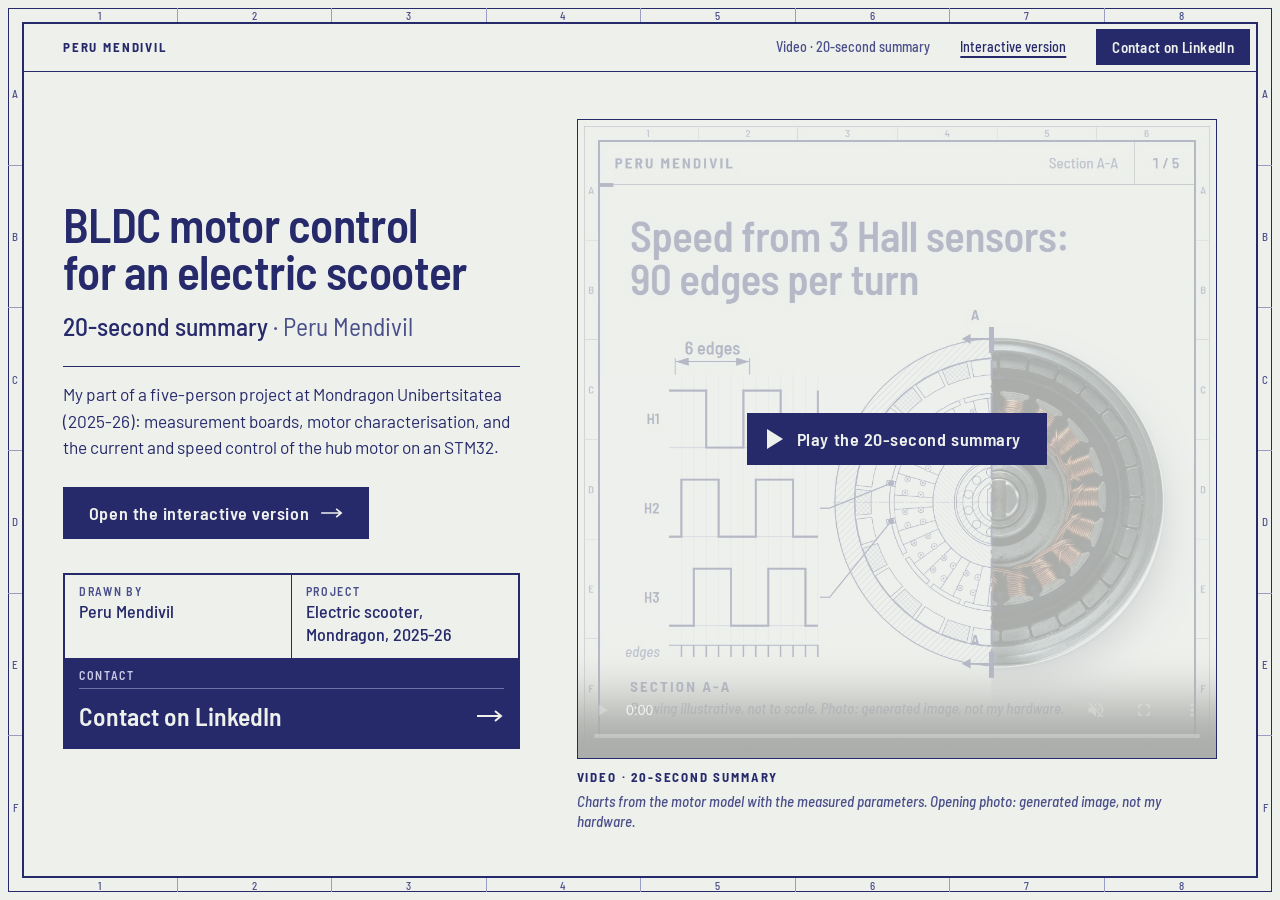
==== commit c5eefe5f: "Página del vídeo, vídeo resumen y tarjeta con el estilo plano técnico - video/: misma URL, mismas et" ====
--- a/video/index.html
+++ b/video/index.html
@@ -2,7 +2,7 @@
 <html lang="en">
 <head>
 <meta charset="utf-8">
-<meta name="viewport" content="width=device-width, initial-scale=1">
+<meta name="viewport" content="width=device-width, initial-scale=1, viewport-fit=cover">
 <title>BLDC Motor Control · 20-second summary · Peru Mendivil</title>
 <meta name="description" content="20-second summary of the current and speed control of an electric scooter's BLDC hub motor on an STM32, with a link to the interactive version.">
 <meta name="author" content="Peru Mendivil">
@@ -10,56 +10,57 @@
 <meta property="og:title" content="BLDC motor control: 20-second summary">
 <meta property="og:description" content="Current and speed control of an electric scooter's hub motor on an STM32. Video summary and interactive version with the measured motor parameters.">
 <meta property="og:url" content="https://perumendibil.github.io/bldc-drive/video/">
-<meta property="og:image" content="https://perumendibil.github.io/bldc-drive/media/video-card.png">
+<meta property="og:image" content="https://perumendibil.github.io/bldc-drive/media/video-card-plano.png">
 <meta property="og:image:width" content="1200">
 <meta property="og:image:height" content="627">
-<meta property="og:image:alt" content="Drawing of the hub motor with the title BLDC motor control and a 20-second summary play button">
+<meta property="og:image:alt" content="Section drawing of a hub motor beside a generated photo of it, with the title BLDC motor control for an electric scooter and a 20-second summary button">
 <meta name="twitter:card" content="summary_large_image">
-<meta name="theme-color" content="#111111">
-<link rel="icon" href="data:image/svg+xml,%3Csvg xmlns='http://www.w3.org/2000/svg' viewBox='0 0 32 32'%3E%3Crect width='32' height='32' fill='%23111111'/%3E%3Cpath d='M5 24h5c3 0 3-15 8-15h9' fill='none' stroke='%23e30613' stroke-width='3.5'/%3E%3C/svg%3E">
+<meta name="theme-color" content="#eef0ec">
+<link rel="icon" href="data:image/svg+xml,%3Csvg xmlns='http://www.w3.org/2000/svg' viewBox='0 0 32 32'%3E%3Crect width='32' height='32' fill='%23eef0ec'/%3E%3Ccircle cx='16' cy='16' r='11' fill='none' stroke='%23262a6b' stroke-width='2.5'/%3E%3Cpath d='M16 2v28' stroke='%23c42019' stroke-width='2.5' stroke-dasharray='6 2 1.5 2'/%3E%3C/svg%3E">
 <link rel="preconnect" href="https://fonts.googleapis.com">
 <link rel="preconnect" href="https://fonts.gstatic.com" crossorigin>
-<link href="https://fonts.googleapis.com/css2?family=Inter:wght@400;500;700&display=swap" rel="stylesheet">
-<link rel="stylesheet" href="../style.css?v=5">
-<style>
-  .watch { padding: 28px 0 56px; }
-  .watch .wrap { max-width: 720px; }
-  .watch h1 { font-size: clamp(30px, 6.5vw, 46px); margin-top: 12px; }
-  .player { position: relative; margin-top: 22px; overflow: hidden; border: 1px solid var(--ink); background: var(--surface); aspect-ratio: 1 / 1; }
-  .player video { width: 100%; height: 100%; display: block; object-fit: contain; background: var(--bg); }
-  .play-big {
-    position: absolute; inset: 0; display: grid; place-items: center; border: 0; cursor: pointer;
-    background: #f5f4efb3; color: var(--ink);
-  }
-  .play-big span { display: inline-flex; align-items: center; gap: 14px; font: 700 18px/1 var(--sans); background: var(--accent); color: #fff; padding: 16px 26px 16px 20px; }
-  .play-big i { width: 0; height: 0; border-left: 18px solid #fff; border-top: 11px solid transparent; border-bottom: 11px solid transparent; }
-  .watch .lede { margin-top: 20px; font-size: 18px; }
-  .watch .hero-cta { margin-top: 20px; }
-</style>
+<link href="https://fonts.googleapis.com/css2?family=Barlow:ital,wght@0,400;0,500;0,600;1,400;1,500&family=Barlow+Semi+Condensed:ital,wght@0,500;0,600;0,700;1,500&display=swap" rel="stylesheet">
+<link rel="stylesheet" href="video.css?v=1">
 </head>
 <body>
 
-<header class="topbar">
-  <div class="wrap">
-    <div class="brand"><b>Peru Mendivil</b><span class="hide-sm"> · BLDC motor control</span></div>
-    <nav class="toplinks" aria-label="Links">
-      <a href="../">Interactive version</a>
-      <a href="https://www.linkedin.com/in/perumendivil" rel="me">LinkedIn</a>
-    </nav>
-  </div>
+<div class="frame" aria-hidden="true">
+  <div class="zx t"><span>1</span><span>2</span><span>3</span><span>4</span><span>5</span><span>6</span><span>7</span><span>8</span></div>
+  <div class="zx b"><span>1</span><span>2</span><span>3</span><span>4</span><span>5</span><span>6</span><span>7</span><span>8</span></div>
+  <div class="zy l"><span>A</span><span>B</span><span>C</span><span>D</span><span>E</span><span>F</span></div>
+  <div class="zy r"><span>A</span><span>B</span><span>C</span><span>D</span><span>E</span><span>F</span></div>
+</div>
+
+<header class="bar">
+  <a class="bar-name" href="../">Peru Mendivil</a>
+  <span class="bar-here" aria-hidden="true">Video · 20-second summary</span>
+  <a class="bar-link" href="../">Interactive version</a>
+  <a class="bar-cta" href="https://www.linkedin.com/in/perumendivil" rel="me">Contact on LinkedIn</a>
 </header>
 
 <main class="watch">
-  <div class="wrap">
-    <div class="kicker">20-second summary</div>
+  <div class="head">
     <h1>BLDC motor control for an electric scooter</h1>
+    <p class="by">20-second summary <span>· Peru Mendivil</span></p>
+  </div>
+
+  <figure class="view">
     <div class="player">
       <video id="v" src="../media/teaser.mp4" poster="../media/teaser-poster.jpg" autoplay muted playsinline loop controls preload="auto"></video>
       <button class="play-big" id="play" type="button" hidden aria-label="Play the 20-second summary"><span><i></i>Play the 20-second summary</span></button>
     </div>
+    <figcaption class="vlabel">Video · 20-second summary <span>Charts from the motor model with the measured parameters. Opening photo: generated image, not my hardware.</span></figcaption>
+  </figure>
+
+  <div class="body">
     <p class="lede">My part of a five-person project at Mondragon Unibertsitatea (2025-26): measurement boards, motor characterisation, and the current and speed control of the hub motor on an STM32.</p>
-    <div class="hero-cta">
-      <a class="btn primary" href="../">Open the interactive version →</a>
+    <div class="cta">
+      <a class="btn" href="../">Open the interactive version <svg viewBox="0 0 26 12" aria-hidden="true"><path d="M0 6H23M18 1l6 5l-6 5" fill="none" stroke="currentColor" stroke-width="2"/></svg></a>
+    </div>
+    <div class="tb">
+      <div><span class="k">Drawn by</span><span class="v">Peru Mendivil</span></div>
+      <div><span class="k">Project</span><span class="v">Electric scooter, Mondragon, <span class="nw">2025-26</span></span></div>
+      <div class="tb-contact"><span class="k">Contact</span><a href="https://www.linkedin.com/in/perumendivil" rel="me">Contact on LinkedIn <svg viewBox="0 0 26 12" aria-hidden="true"><path d="M0 6H23M18 1l6 5l-6 5" fill="none" stroke="currentColor" stroke-width="2"/></svg></a></div>
     </div>
   </div>
 </main>
--- a/video/video.css
+++ b/video/video.css
@@ -0,0 +1,163 @@
+/* /video/: the 20-second summary on the same drawing sheet as the main page.
+   Diazo ink on cool paper, one checker red kept for focus rings only, Barlow. Self-contained:
+   it does not depend on the main page's stylesheets. */
+:root {
+  --paper: #eef0ec;
+  --paper-2: #e3e6e0;
+  --ink: #262a6b;
+  --ink-2: #4a4f8a;
+  --ink-3: #9a9dc6;
+  --red: #c42019;
+  --display: "Barlow Semi Condensed", "Barlow", system-ui, sans-serif;
+  --text: "Barlow", system-ui, sans-serif;
+
+  /* lettering heights, ISO 3098 root-2 series */
+  --l1: 13px; --l2: 18px; --l3: 25.5px; --l4: 36px; --l5: 51px;
+
+  --fr: 22px;                       /* inner frame line inset */
+  --bar: 50px;                      /* title strip */
+  --gut: clamp(18px, 3.2vw, 52px);  /* gutter inside the frame */
+  --pad: calc(var(--fr) + var(--gut));
+  --top: calc(var(--fr) + var(--bar));
+  --ease: cubic-bezier(0.23, 1, 0.32, 1);
+}
+*, *::before, *::after { box-sizing: border-box; }
+html { -webkit-text-size-adjust: 100%; text-size-adjust: 100%; }
+body {
+  margin: 0; background: var(--paper); color: var(--ink);
+  font: 400 var(--l2)/1.55 var(--text); -webkit-font-smoothing: antialiased;
+}
+h1, p { margin: 0; }
+a { color: inherit; }
+b { font-weight: 600; }
+.nw { white-space: nowrap; }
+::selection { background: var(--ink); color: var(--paper); }
+:focus-visible { outline: 2px dashed var(--red); outline-offset: 4px; }
+
+/* ---------------------------------------------------------------- frame -- */
+.frame {
+  position: fixed; inset: 0; z-index: 70; pointer-events: none;
+  border: var(--fr) solid var(--paper);
+}
+.frame::after { content: ""; position: absolute; inset: 0; border: 2px solid var(--ink); }
+.frame::before { content: ""; position: absolute; inset: calc(-1 * var(--fr) + 8px); border: 1px solid var(--ink); }
+.zx, .zy { position: absolute; display: grid; font: 500 11px/1 var(--display); color: var(--ink-2); }
+.zx { left: 0; right: 0; height: calc(var(--fr) - 8px); grid-auto-flow: column; grid-auto-columns: 1fr; }
+.zx.t { top: calc(-1 * var(--fr) + 8px); }
+.zx.b { bottom: calc(-1 * var(--fr) + 8px); }
+.zy { top: 0; bottom: 0; width: calc(var(--fr) - 8px); grid-auto-rows: 1fr; }
+.zy.l { left: calc(-1 * var(--fr) + 8px); }
+.zy.r { right: calc(-1 * var(--fr) + 8px); }
+.zx span, .zy span { display: grid; place-items: center; border-left: 1px solid var(--ink-3); }
+.zy span { border-left: 0; border-top: 1px solid var(--ink-3); }
+.zx span:first-child { border-left: 0; }
+.zy span:first-child { border-top: 0; }
+
+/* ---------------------------------------------------------- title strip -- */
+.bar {
+  position: fixed; z-index: 60; top: var(--fr); left: var(--fr); right: var(--fr); height: var(--bar);
+  display: flex; align-items: center; gap: 22px; padding: 0 8px 0 var(--gut);
+  background: var(--paper); border-bottom: 1px solid var(--ink);
+  font-family: var(--display);
+}
+.bar-name { font: 700 var(--l1) var(--display); letter-spacing: 0.14em; text-transform: uppercase; text-decoration: none; white-space: nowrap; }
+.bar-here { margin-left: auto; font: 500 14px var(--display); color: var(--ink-2); white-space: nowrap; }
+.bar-link { padding: 14px 8px; font: 500 14px/1 var(--display); color: var(--ink); white-space: nowrap; text-decoration-thickness: 1.5px; text-underline-offset: 4px; }
+.bar-cta {
+  display: inline-flex; align-items: center; height: 36px; padding: 0 16px;
+  background: var(--ink); color: var(--paper); text-decoration: none; white-space: nowrap;
+  font: 600 15px var(--display); letter-spacing: 0.02em;
+  transition: background 140ms var(--ease), color 140ms var(--ease);
+}
+@media (hover: hover) and (pointer: fine) {
+  .bar-cta:hover { background: var(--paper); color: var(--ink); box-shadow: inset 0 0 0 2px var(--ink); }
+}
+
+/* ---------------------------------------------------------------- sheet -- */
+.watch {
+  min-height: 100svh; max-width: calc(1440px + 2 * var(--fr)); margin: 0 auto;
+  display: grid; grid-template-columns: minmax(0, 5fr) minmax(0, 7fr); grid-template-areas: "head view" "body view";
+  gap: 0 clamp(28px, 4.4vw, 80px); align-content: center;
+  padding: calc(var(--top) + 28px) var(--pad) calc(var(--fr) + 28px);
+}
+.head { grid-area: head; align-self: end; }
+.body { grid-area: body; align-self: start; }
+.view { grid-area: view; align-self: center; justify-self: center; margin: 0; width: min(100%, calc(100svh - var(--top) - var(--fr) - 128px)); }
+
+h1 { font: 600 clamp(34px, 3.7vw, 58px)/1 var(--display); letter-spacing: -0.012em; text-wrap: balance; }
+.by { margin-top: 14px; font: 500 var(--l3)/1.25 var(--display); }
+.by span { color: var(--ink-2); font-weight: 400; }
+.lede { margin-top: 24px; padding-top: 14px; border-top: 1px solid var(--ink); max-width: 34em; font-size: clamp(17px, 1.35vw, 19px); line-height: 1.55; text-wrap: pretty; }
+.cta { display: flex; flex-wrap: wrap; gap: 10px 24px; align-items: center; margin-top: 26px; }
+.btn {
+  display: inline-flex; align-items: center; gap: 12px; min-height: 52px; padding: 0 24px;
+  background: var(--ink); color: var(--paper); border: 2px solid var(--ink); text-decoration: none;
+  font: 600 var(--l2) var(--display); letter-spacing: 0.03em;
+  transition: background 140ms var(--ease), color 140ms var(--ease);
+}
+.btn svg { width: 22px; height: 10px; flex: none; }
+@media (hover: hover) and (pointer: fine) { .btn:hover { background: var(--paper); color: var(--ink); } }
+.btn:active, .bar-cta:active { transform: translateY(1px); }
+
+/* the player is a view: ink border, label underneath */
+.player { position: relative; aspect-ratio: 1 / 1; background: var(--paper); border: 1.5px solid var(--ink); }
+.player video { position: absolute; inset: 0; width: 100%; height: 100%; display: block; object-fit: contain; background: var(--paper); }
+.play-big {
+  position: absolute; inset: 0; display: grid; place-items: center; border: 0; padding: 0; cursor: pointer;
+  background: rgb(238 240 236 / 0.72); color: var(--ink);
+}
+.play-big[hidden] { display: none; }
+.play-big span {
+  display: inline-flex; align-items: center; gap: 14px; padding: 16px 26px 16px 20px;
+  background: var(--ink); color: var(--paper); font: 600 var(--l2)/1 var(--display); letter-spacing: 0.03em;
+}
+.play-big i { width: 0; height: 0; border-left: 16px solid currentColor; border-top: 10px solid transparent; border-bottom: 10px solid transparent; }
+.vlabel {
+  display: flex; flex-wrap: wrap; justify-content: space-between; gap: 4px 16px; margin-top: 10px;
+  font: 700 var(--l1)/1.35 var(--display); letter-spacing: 0.14em; text-transform: uppercase;
+}
+.vlabel span { font: italic 500 15px/1.35 var(--display); letter-spacing: 0; text-transform: none; color: var(--ink-2); }
+
+/* title block, as the close of the main page */
+.tb { display: grid; grid-template-columns: 1fr 1fr; margin-top: 34px; border: 2.5px solid var(--ink); max-width: 34em; }
+.tb > div { padding: 9px 14px 11px; border-bottom: 1px solid var(--ink); min-width: 0; }
+.tb > div:first-child { border-right: 1px solid var(--ink); }
+.tb .k { display: block; font: 600 12px var(--display); letter-spacing: 0.14em; text-transform: uppercase; color: var(--ink-2); }
+.tb .v { display: block; margin-top: 2px; font: 500 var(--l2)/1.3 var(--display); }
+.tb-contact { grid-column: 1 / -1; border-bottom: 0 !important; background: var(--ink); color: var(--paper); }
+.tb-contact .k { color: #c9cbe6; }
+.tb-contact a {
+  display: flex; align-items: center; justify-content: space-between; gap: 10px; min-height: 48px; margin-top: 6px; padding-top: 8px;
+  border-top: 1px solid #6e72a8; color: var(--paper); text-decoration: none; font: 600 var(--l3)/1.1 var(--display);
+}
+.tb-contact a svg { width: 28px; height: 12px; flex: none; transition: transform 160ms var(--ease); }
+@media (hover: hover) and (pointer: fine) { .tb-contact a:hover svg { transform: translateX(4px); } }
+.tb-contact a:focus-visible { outline-color: #ffb3ad; }
+
+/* ------------------------------------------------------------ responsive -- */
+@media (max-width: 1100px) {
+  .bar-here { display: none; }
+  .bar-link { margin-left: auto; }
+}
+@media (max-width: 860px) {
+  :root { --fr: 10px; --bar: 46px; --gut: 16px; }
+  .frame::before { inset: calc(-1 * var(--fr) + 4px); }
+  .zx, .zy { display: none; }
+  .bar { gap: 12px; padding-left: 12px; }
+  .bar-link { display: none; }
+  .bar-cta { margin-left: auto; height: 34px; padding: 0 12px; font-size: 14px; }
+
+  .watch { min-height: 0; grid-template-columns: minmax(0, 1fr); grid-template-areas: "head" "view" "body"; align-content: start; padding-top: calc(var(--top) + 18px); padding-bottom: calc(var(--fr) + 24px); }
+  .head { align-self: start; }
+  .view { width: 100%; margin-top: 18px; }
+  h1 { font-size: clamp(30px, 8.4vw, 38px); }
+  .by { margin-top: 8px; font-size: 17px; }
+  .vlabel span { font-size: 13px; }
+  .lede { margin-top: 22px; font-size: 17px; }
+  .cta { margin-top: 20px; }
+  .cta .btn { width: 100%; justify-content: center; }
+  .tb { margin-top: 26px; }
+}
+@media (prefers-reduced-motion: reduce) {
+  .btn, .bar-cta, .tb-contact a svg { transition: none; }
+}
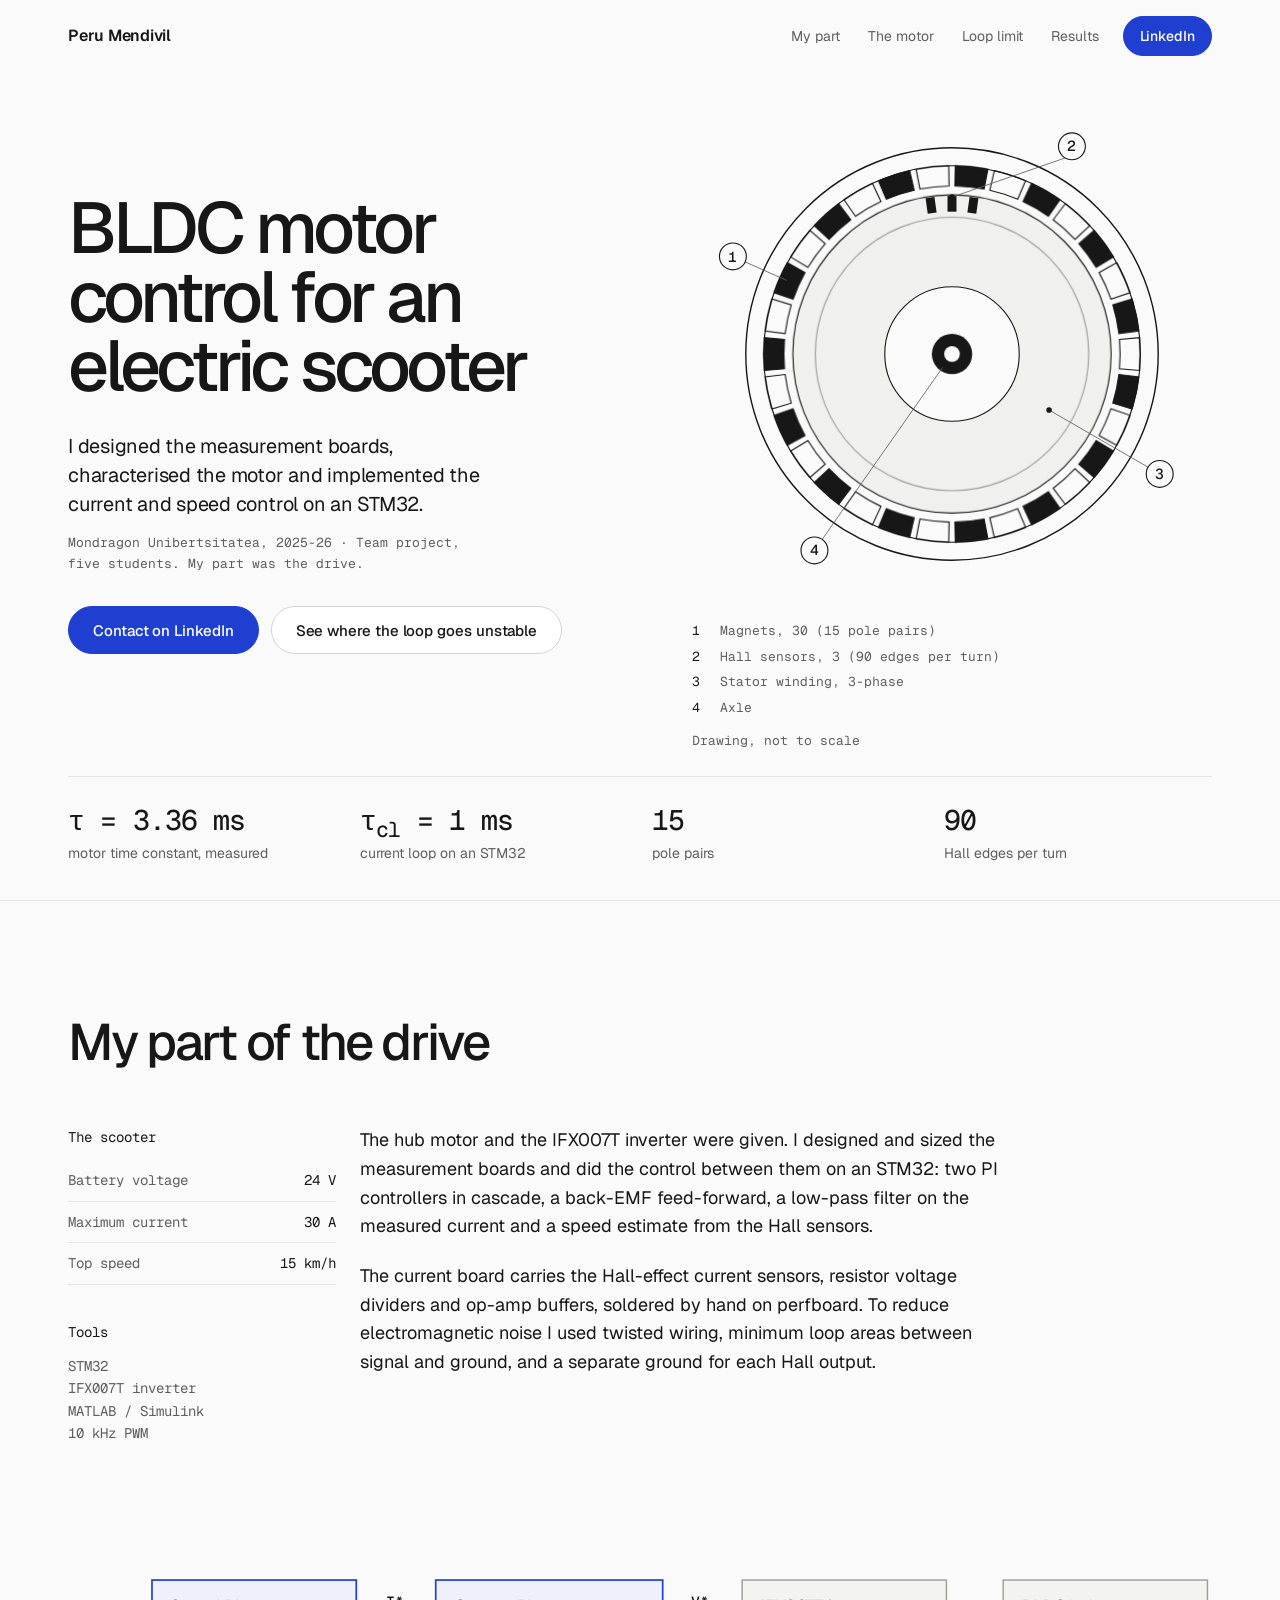
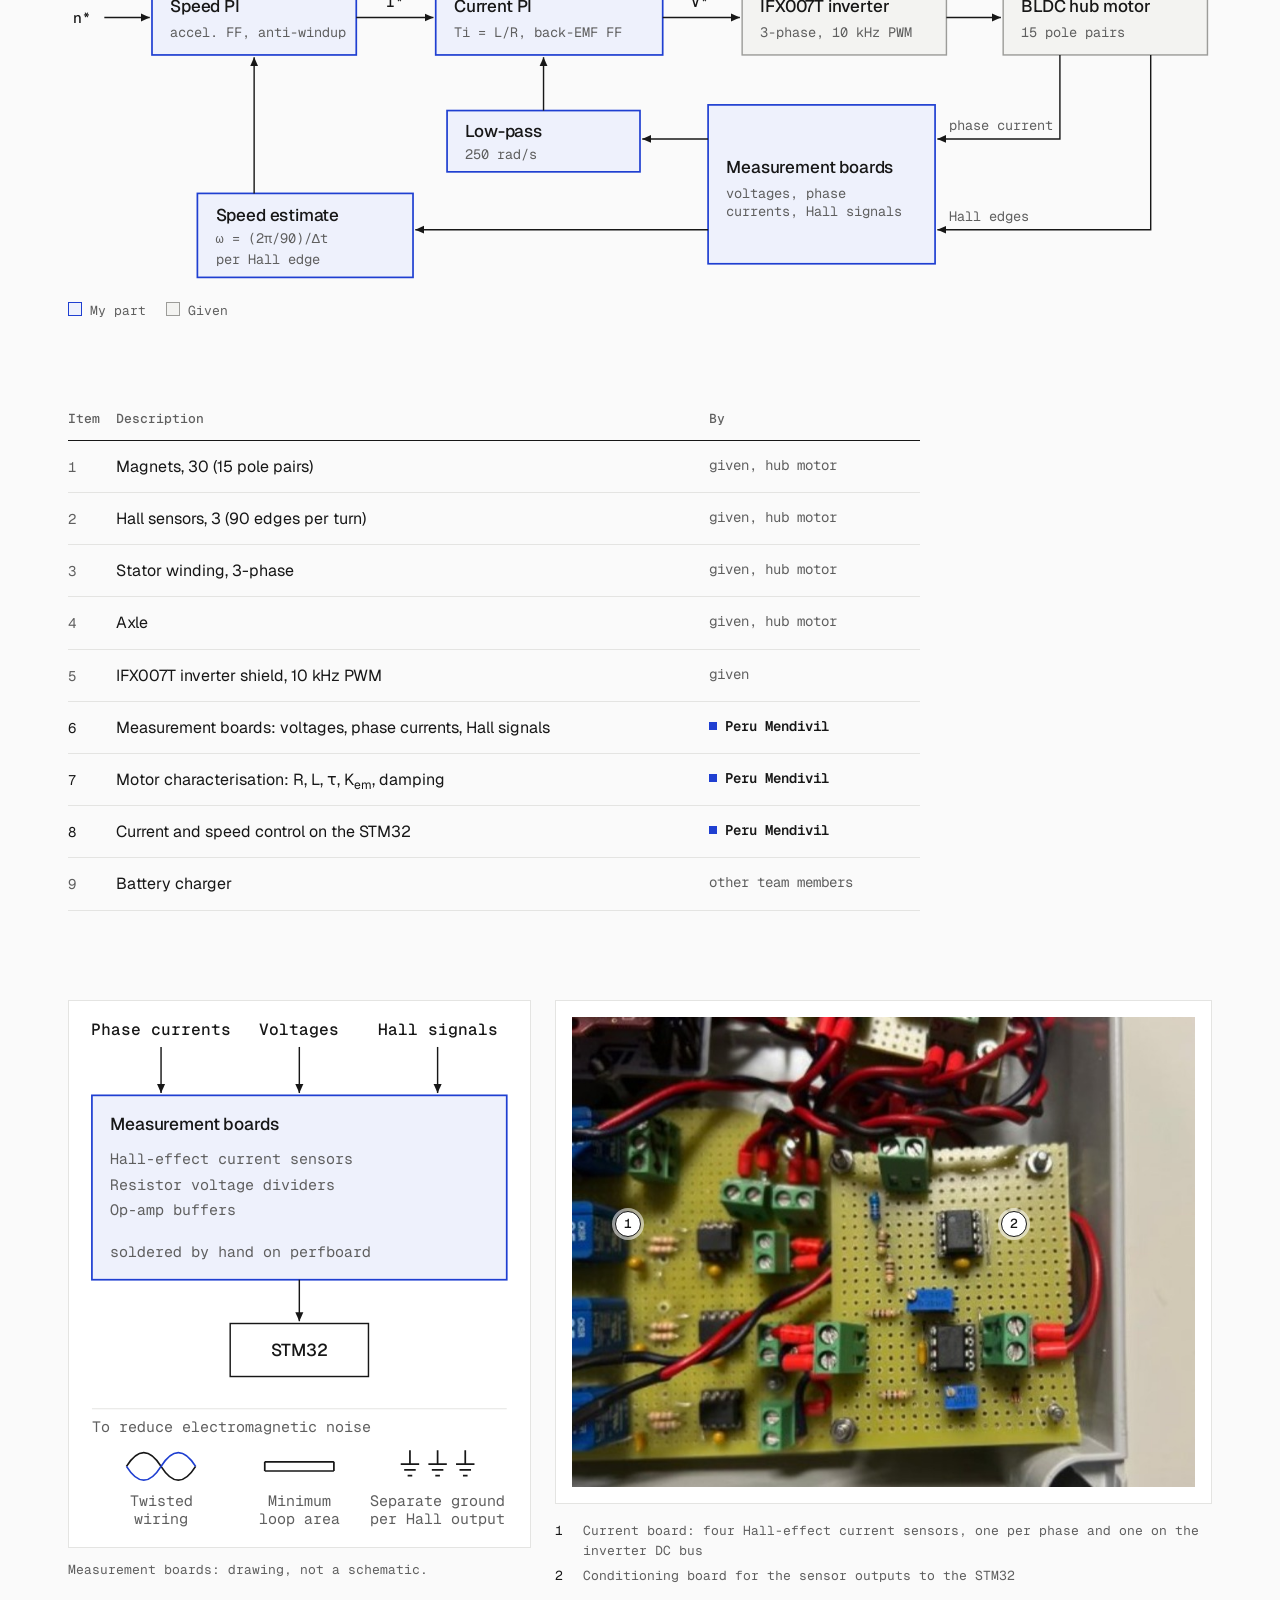
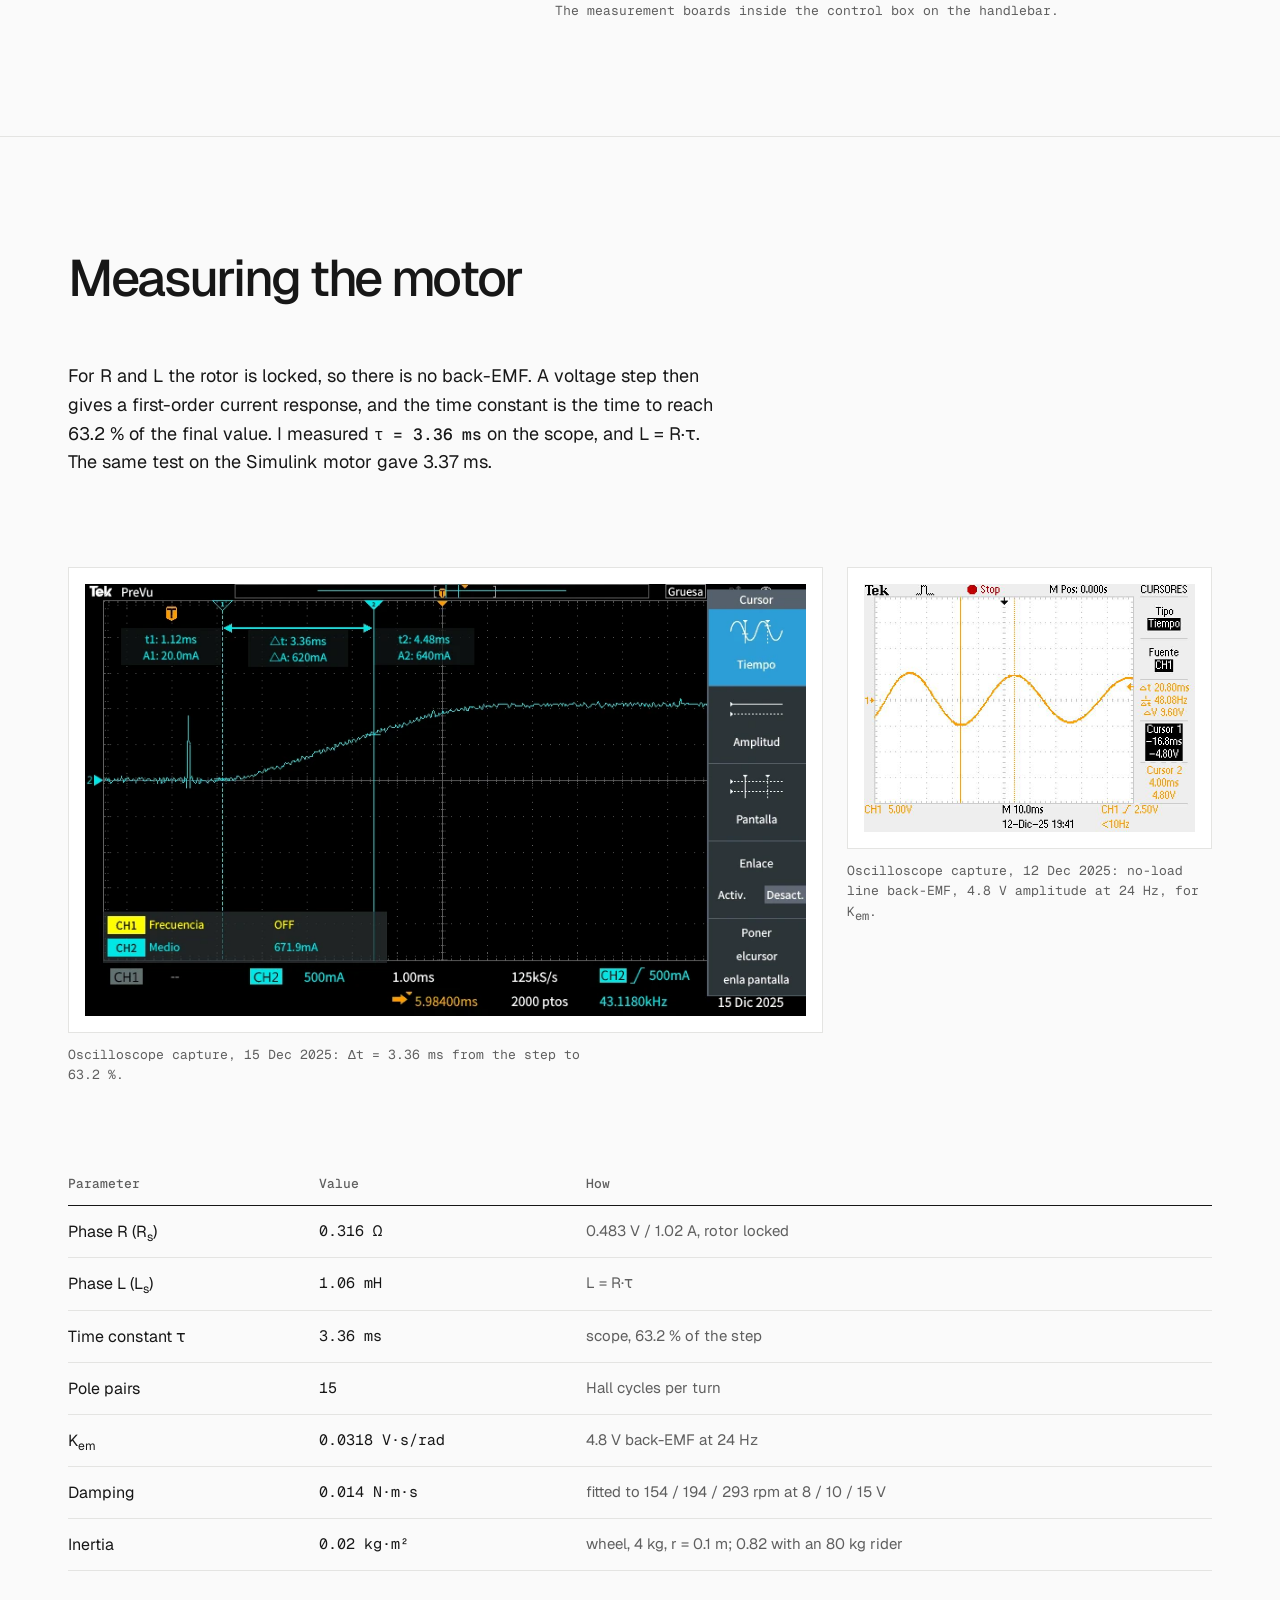
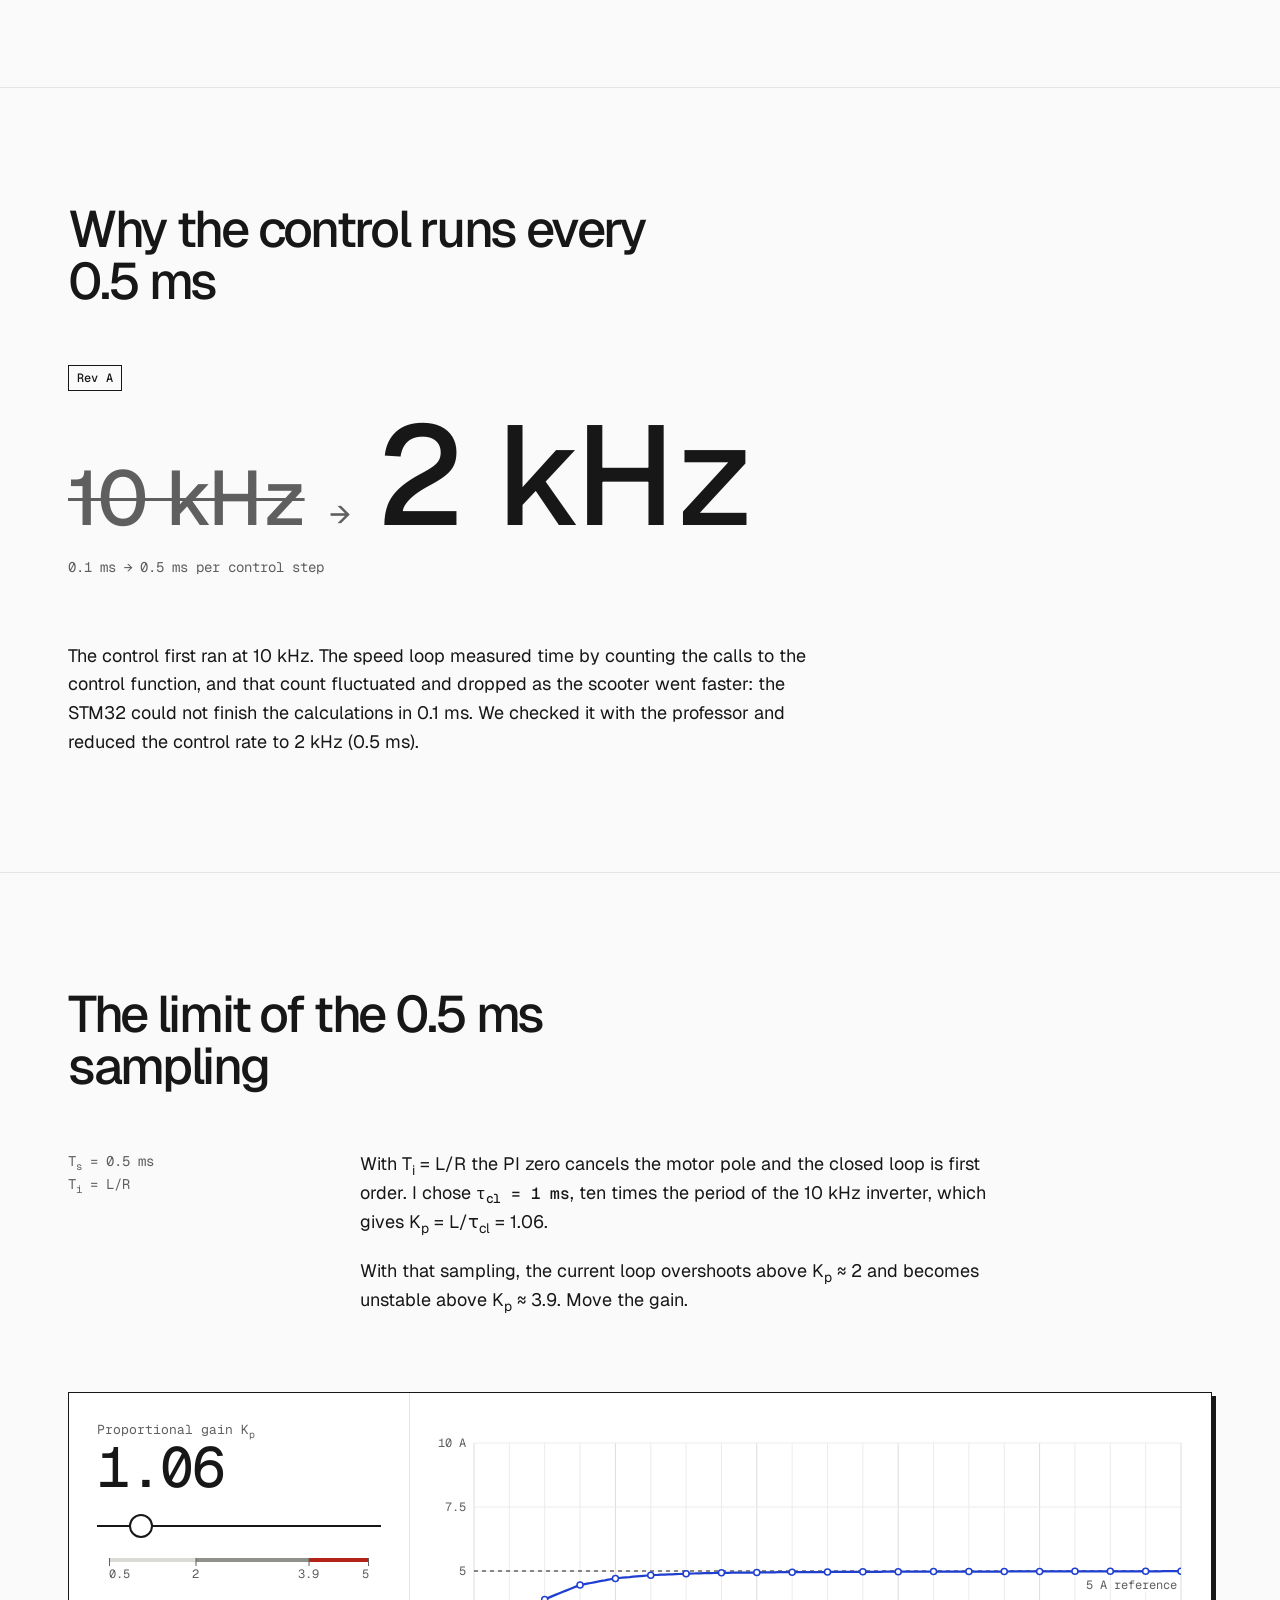
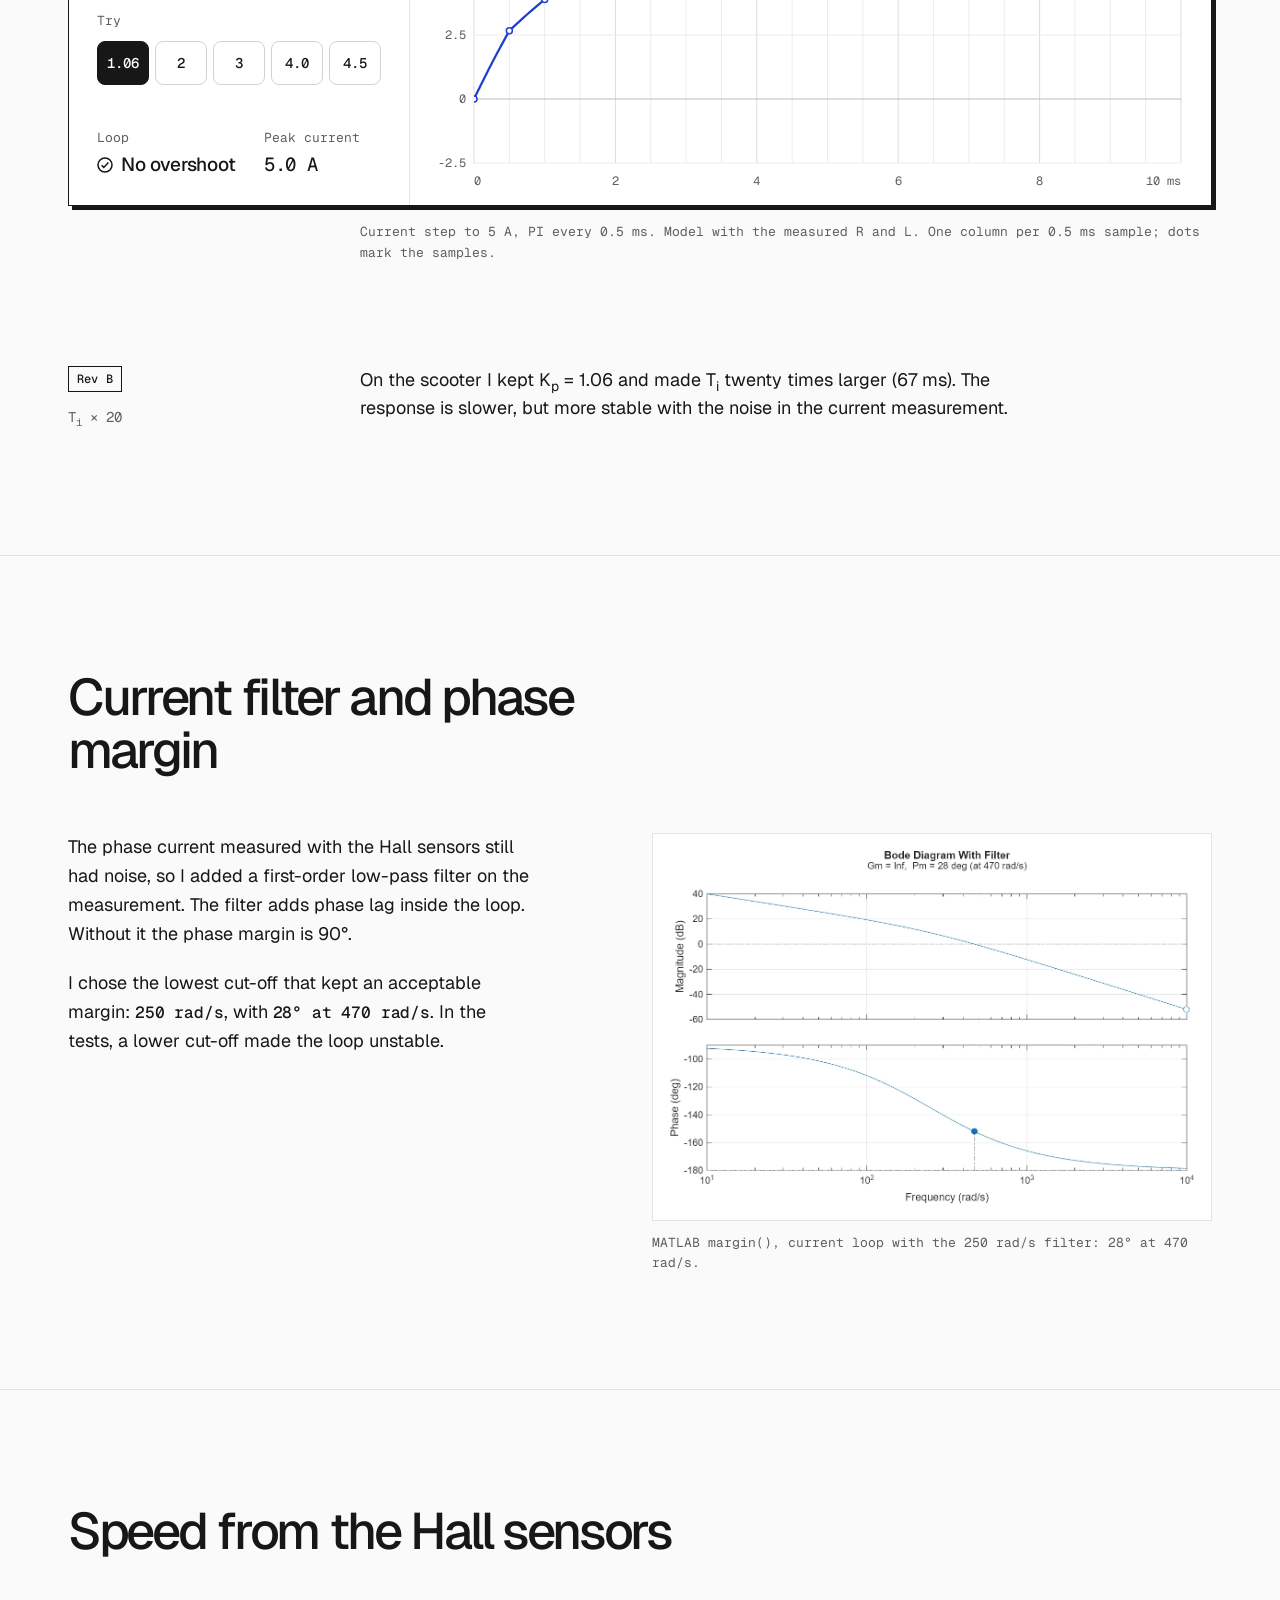
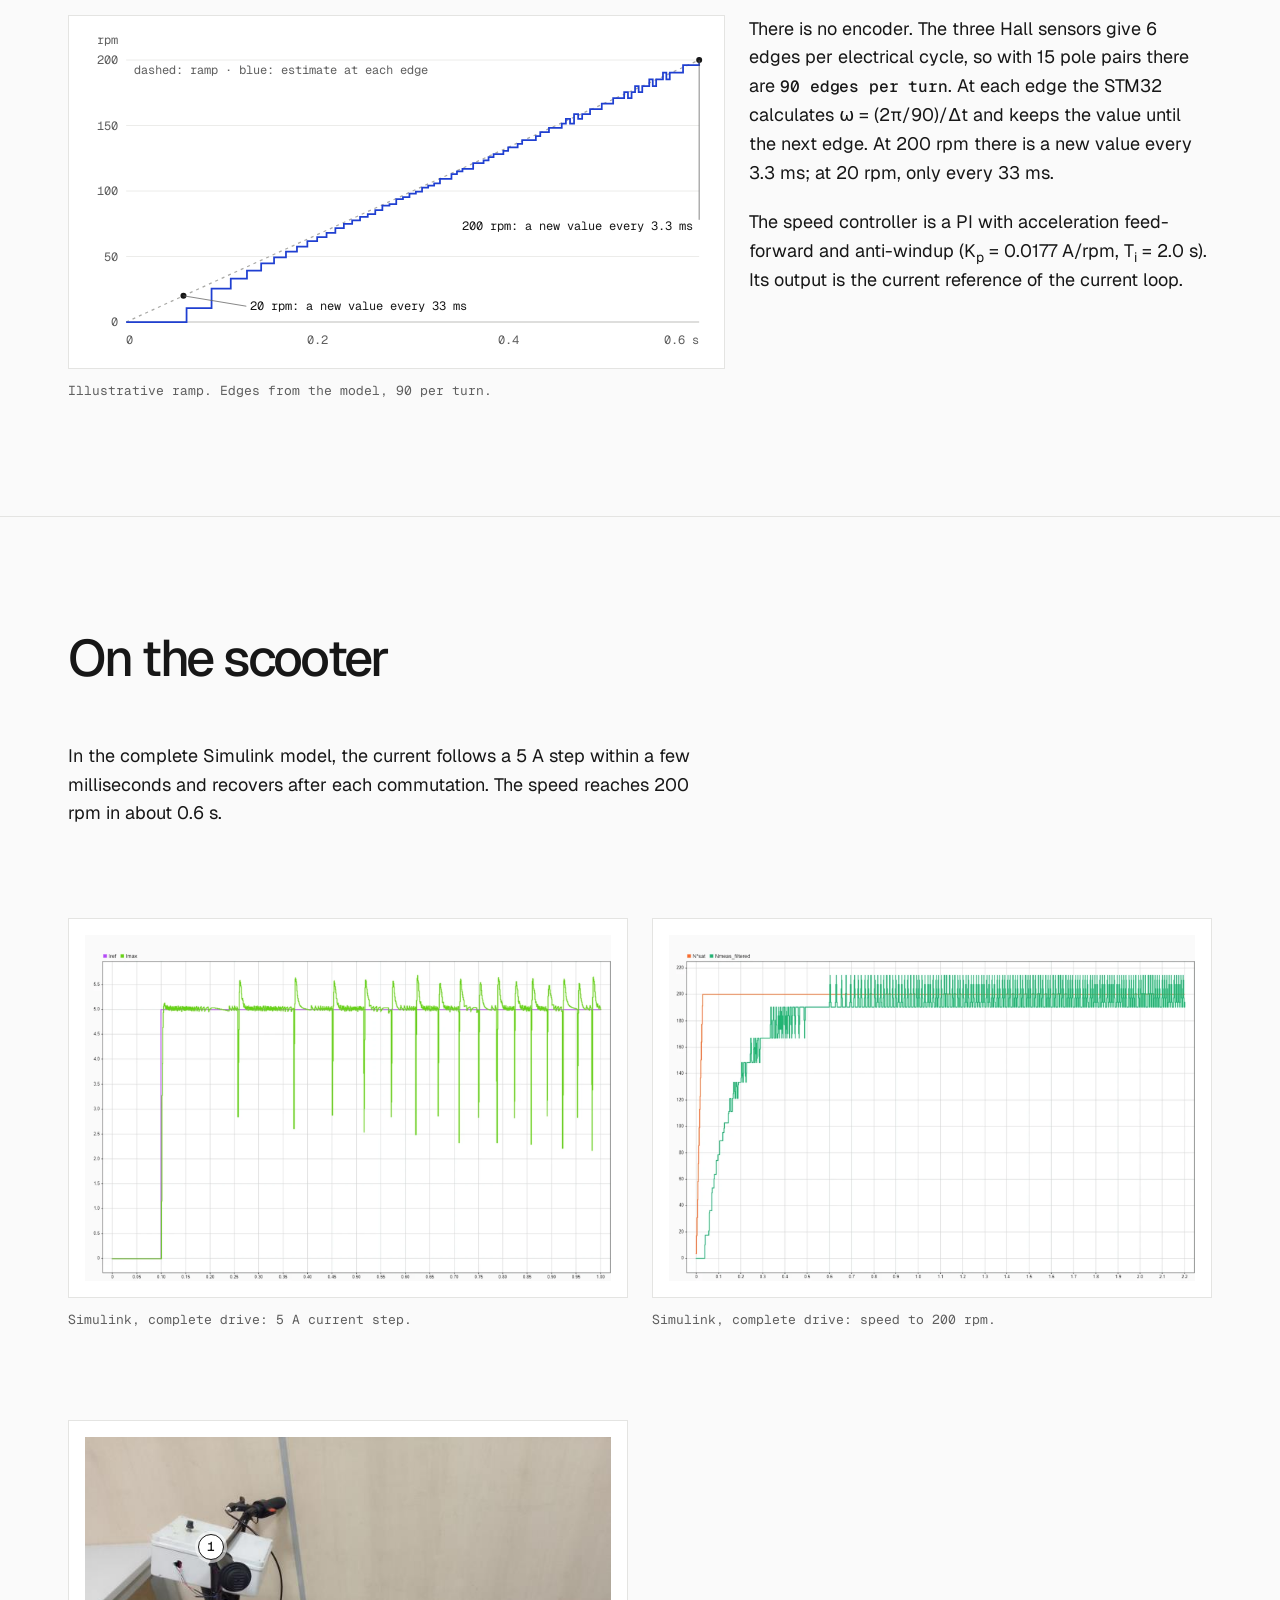
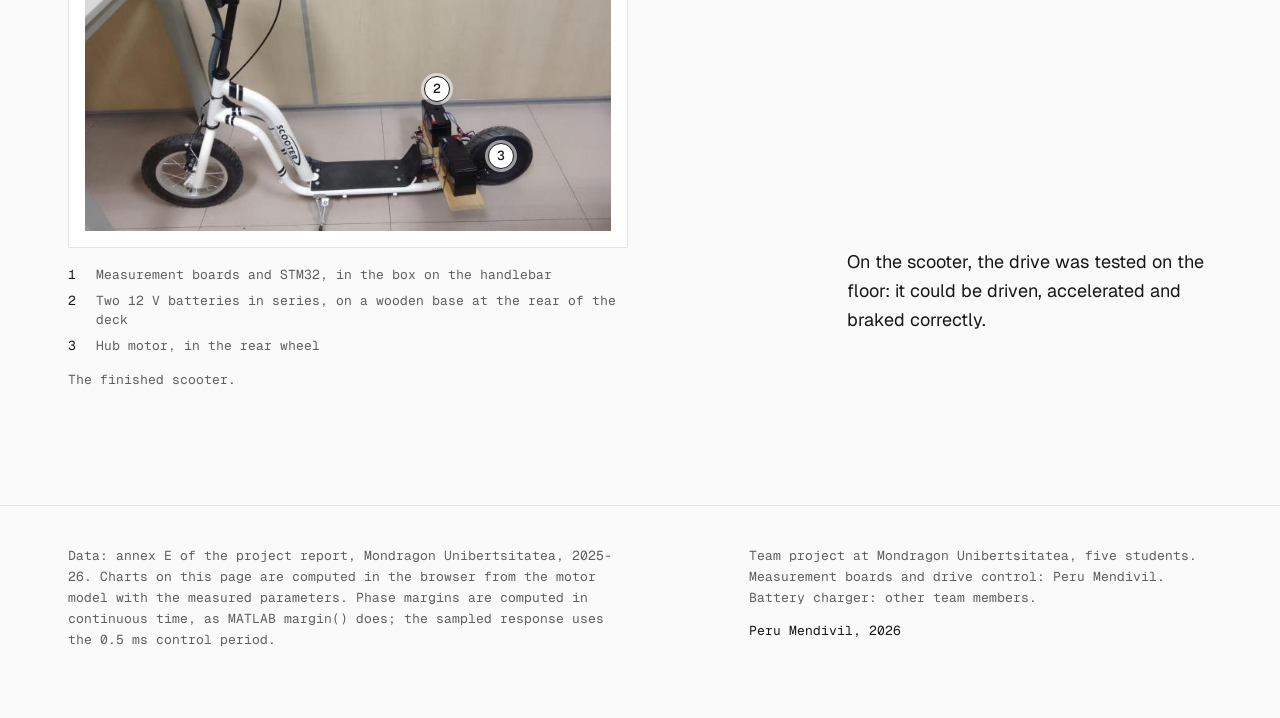
==== commit cf8679db: "Portada nueva: estilo editorial claro - Una sola página (index.html) con el CSS y el JS dentro; el m" ====
--- a/video/index.html
+++ b/video/index.html
@@ -2,84 +2,21 @@
 <html lang="en">
 <head>
 <meta charset="utf-8">
-<meta name="viewport" content="width=device-width, initial-scale=1, viewport-fit=cover">
-<title>BLDC Motor Control · 20-second summary · Peru Mendivil</title>
-<meta name="description" content="20-second summary of the current and speed control of an electric scooter's BLDC hub motor on an STM32, with a link to the interactive version.">
-<meta name="author" content="Peru Mendivil">
-<meta property="og:type" content="video.other">
-<meta property="og:title" content="BLDC motor control: 20-second summary">
-<meta property="og:description" content="Current and speed control of an electric scooter's hub motor on an STM32. Video summary and interactive version with the measured motor parameters.">
-<meta property="og:url" content="https://perumendibil.github.io/bldc-drive/video/">
-<meta property="og:image" content="https://perumendibil.github.io/bldc-drive/media/video-card-plano.png">
-<meta property="og:image:width" content="1200">
-<meta property="og:image:height" content="627">
-<meta property="og:image:alt" content="Section drawing of a hub motor beside a generated photo of it, with the title BLDC motor control for an electric scooter and a 20-second summary button">
-<meta name="twitter:card" content="summary_large_image">
-<meta name="theme-color" content="#eef0ec">
-<link rel="icon" href="data:image/svg+xml,%3Csvg xmlns='http://www.w3.org/2000/svg' viewBox='0 0 32 32'%3E%3Crect width='32' height='32' fill='%23eef0ec'/%3E%3Ccircle cx='16' cy='16' r='11' fill='none' stroke='%23262a6b' stroke-width='2.5'/%3E%3Cpath d='M16 2v28' stroke='%23c42019' stroke-width='2.5' stroke-dasharray='6 2 1.5 2'/%3E%3C/svg%3E">
-<link rel="preconnect" href="https://fonts.googleapis.com">
-<link rel="preconnect" href="https://fonts.gstatic.com" crossorigin>
-<link href="https://fonts.googleapis.com/css2?family=Barlow:ital,wght@0,400;0,500;0,600;1,400;1,500&family=Barlow+Semi+Condensed:ital,wght@0,500;0,600;0,700;1,500&display=swap" rel="stylesheet">
-<link rel="stylesheet" href="video.css?v=1">
+<meta name="viewport" content="width=device-width, initial-scale=1">
+<title>BLDC motor control for an electric scooter · Peru Mendivil</title>
+<!-- The 20-second summary was retired in Nov 2026. Old links (LinkedIn Featured) land on the main page. -->
+<link rel="canonical" href="https://perumendibil.github.io/bldc-drive/">
+<meta name="robots" content="noindex">
+<meta property="og:type" content="website">
+<meta property="og:title" content="BLDC motor control for an electric scooter">
+<meta property="og:description" content="Motor characterisation, current loop and speed loop on an STM32, with the parameters I measured. My part of a team project at Mondragon Unibertsitatea, 2025-26.">
+<meta property="og:url" content="https://perumendibil.github.io/bldc-drive/">
+<meta property="og:image" content="https://perumendibil.github.io/bldc-drive/assets/og-card.png">
+<meta http-equiv="refresh" content="0; url=../">
+<script>location.replace("../" + location.hash);</script>
+<style>body{margin:0;padding:48px 20px;font:18px/1.6 system-ui,sans-serif;background:#FAFAFA;color:#171717}a{color:#1F3FD1}</style>
 </head>
 <body>
-
-<div class="frame" aria-hidden="true">
-  <div class="zx t"><span>1</span><span>2</span><span>3</span><span>4</span><span>5</span><span>6</span><span>7</span><span>8</span></div>
-  <div class="zx b"><span>1</span><span>2</span><span>3</span><span>4</span><span>5</span><span>6</span><span>7</span><span>8</span></div>
-  <div class="zy l"><span>A</span><span>B</span><span>C</span><span>D</span><span>E</span><span>F</span></div>
-  <div class="zy r"><span>A</span><span>B</span><span>C</span><span>D</span><span>E</span><span>F</span></div>
-</div>
-
-<header class="bar">
-  <a class="bar-name" href="../">Peru Mendivil</a>
-  <span class="bar-here" aria-hidden="true">Video · 20-second summary</span>
-  <a class="bar-link" href="../">Interactive version</a>
-  <a class="bar-cta" href="https://www.linkedin.com/in/perumendivil" rel="me">Contact on LinkedIn</a>
-</header>
-
-<main class="watch">
-  <div class="head">
-    <h1>BLDC motor control for an electric scooter</h1>
-    <p class="by">20-second summary <span>· Peru Mendivil</span></p>
-  </div>
-
-  <figure class="view">
-    <div class="player">
-      <video id="v" src="../media/teaser.mp4" poster="../media/teaser-poster.jpg" autoplay muted playsinline loop controls preload="auto"></video>
-      <button class="play-big" id="play" type="button" hidden aria-label="Play the 20-second summary"><span><i></i>Play the 20-second summary</span></button>
-    </div>
-    <figcaption class="vlabel">Video · 20-second summary <span>Charts from the motor model with the measured parameters. Opening photo: generated image, not my hardware.</span></figcaption>
-  </figure>
-
-  <div class="body">
-    <p class="lede">My part of a five-person project at Mondragon Unibertsitatea (2025-26): measurement boards, motor characterisation, and the current and speed control of the hub motor on an STM32.</p>
-    <div class="cta">
-      <a class="btn" href="../">Open the interactive version <svg viewBox="0 0 26 12" aria-hidden="true"><path d="M0 6H23M18 1l6 5l-6 5" fill="none" stroke="currentColor" stroke-width="2"/></svg></a>
-    </div>
-    <div class="tb">
-      <div><span class="k">Drawn by</span><span class="v">Peru Mendivil</span></div>
-      <div><span class="k">Project</span><span class="v">Electric scooter, Mondragon, <span class="nw">2025-26</span></span></div>
-      <div class="tb-contact"><span class="k">Contact</span><a href="https://www.linkedin.com/in/perumendivil" rel="me">Contact on LinkedIn <svg viewBox="0 0 26 12" aria-hidden="true"><path d="M0 6H23M18 1l6 5l-6 5" fill="none" stroke="currentColor" stroke-width="2"/></svg></a></div>
-    </div>
-  </div>
-</main>
-
-<script>
-  // Autoplay is muted, so most browsers allow it. In-app browsers (for example LinkedIn's)
-  // may still block it: then a large play button is shown and one tap starts the video.
-  (function () {
-    var v = document.getElementById("v"), play = document.getElementById("play"), started = false;
-    v.muted = true;
-    v.addEventListener("playing", function () { started = true; play.hidden = true; });
-    function attempt() {
-      var p = v.play();
-      if (p && p.catch) p.catch(function () { if (!started) play.hidden = false; });
-    }
-    play.addEventListener("click", function () { play.hidden = true; attempt(); });
-    attempt();
-    setTimeout(function () { if (!started && v.paused) play.hidden = false; }, 2500);
-  })();
-</script>
+<p>This page has moved. <a href="../">Go to BLDC motor control for an electric scooter</a>.</p>
 </body>
 </html>
